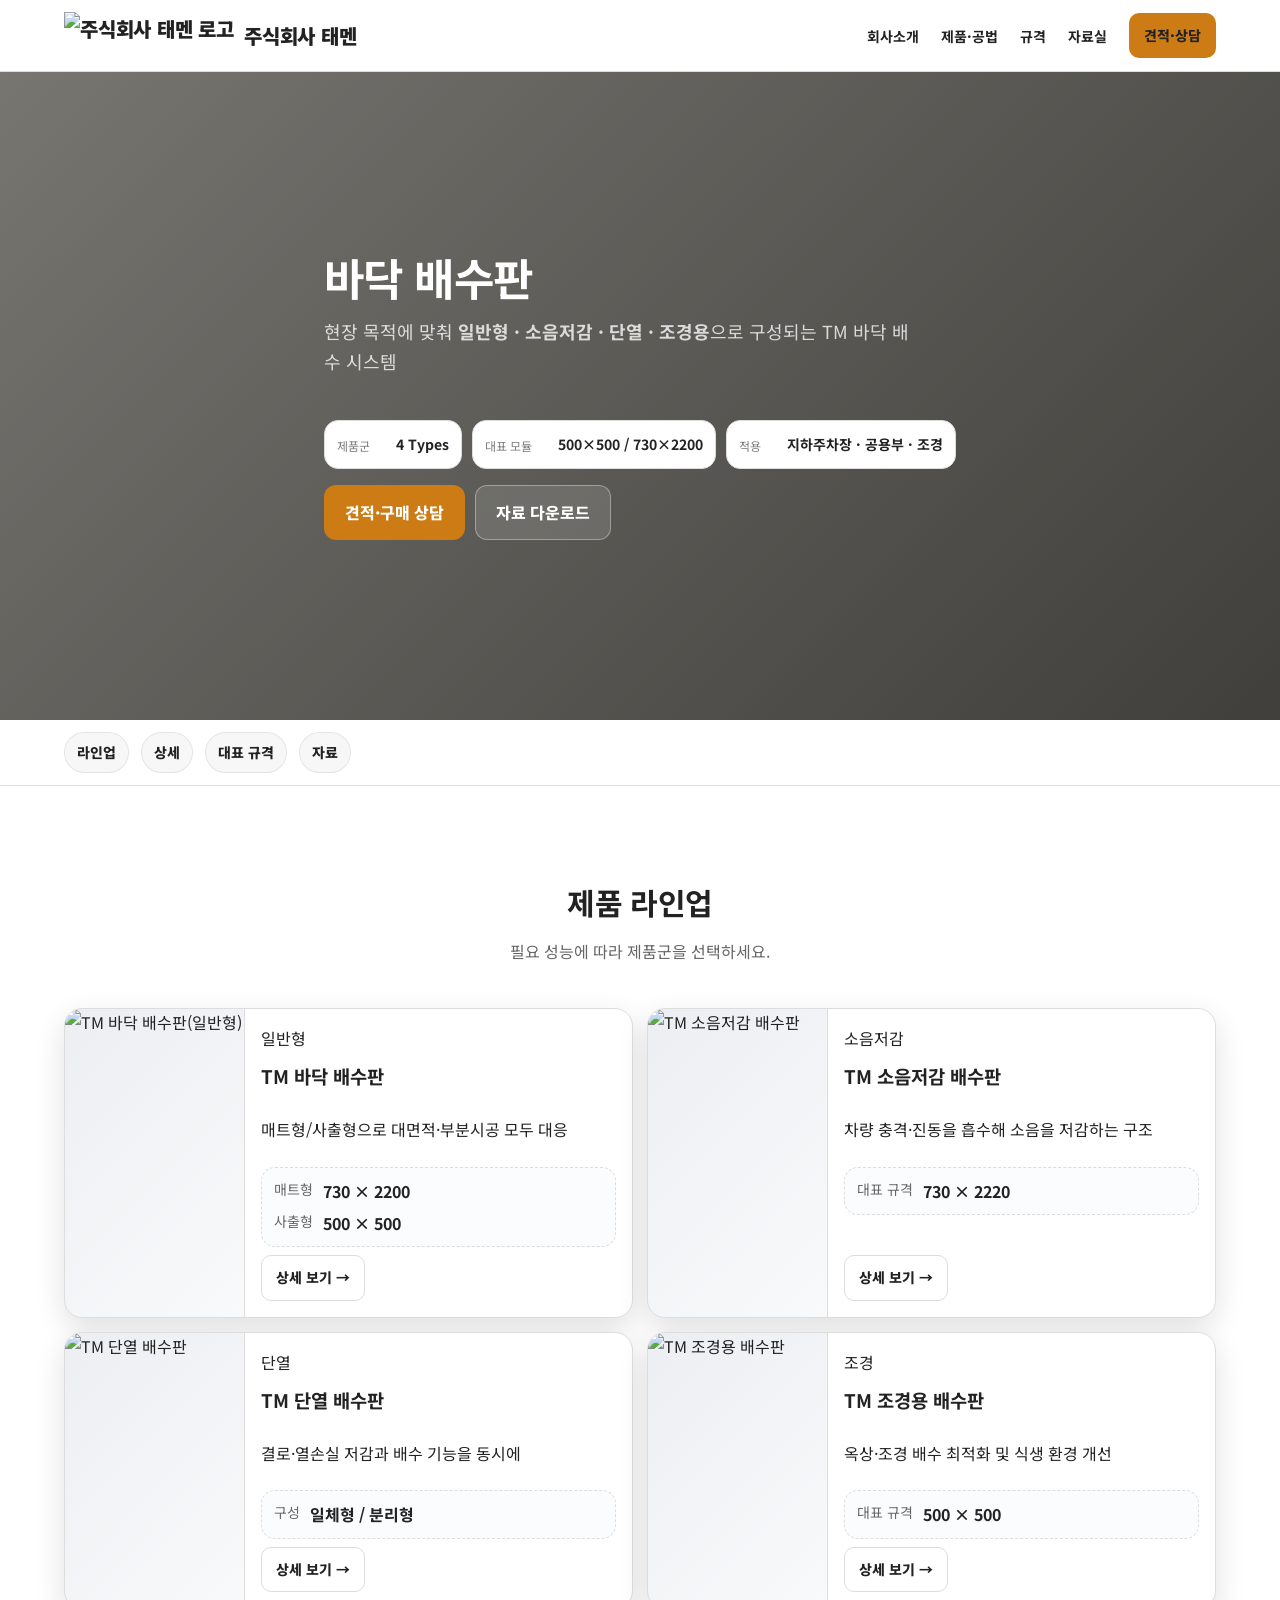
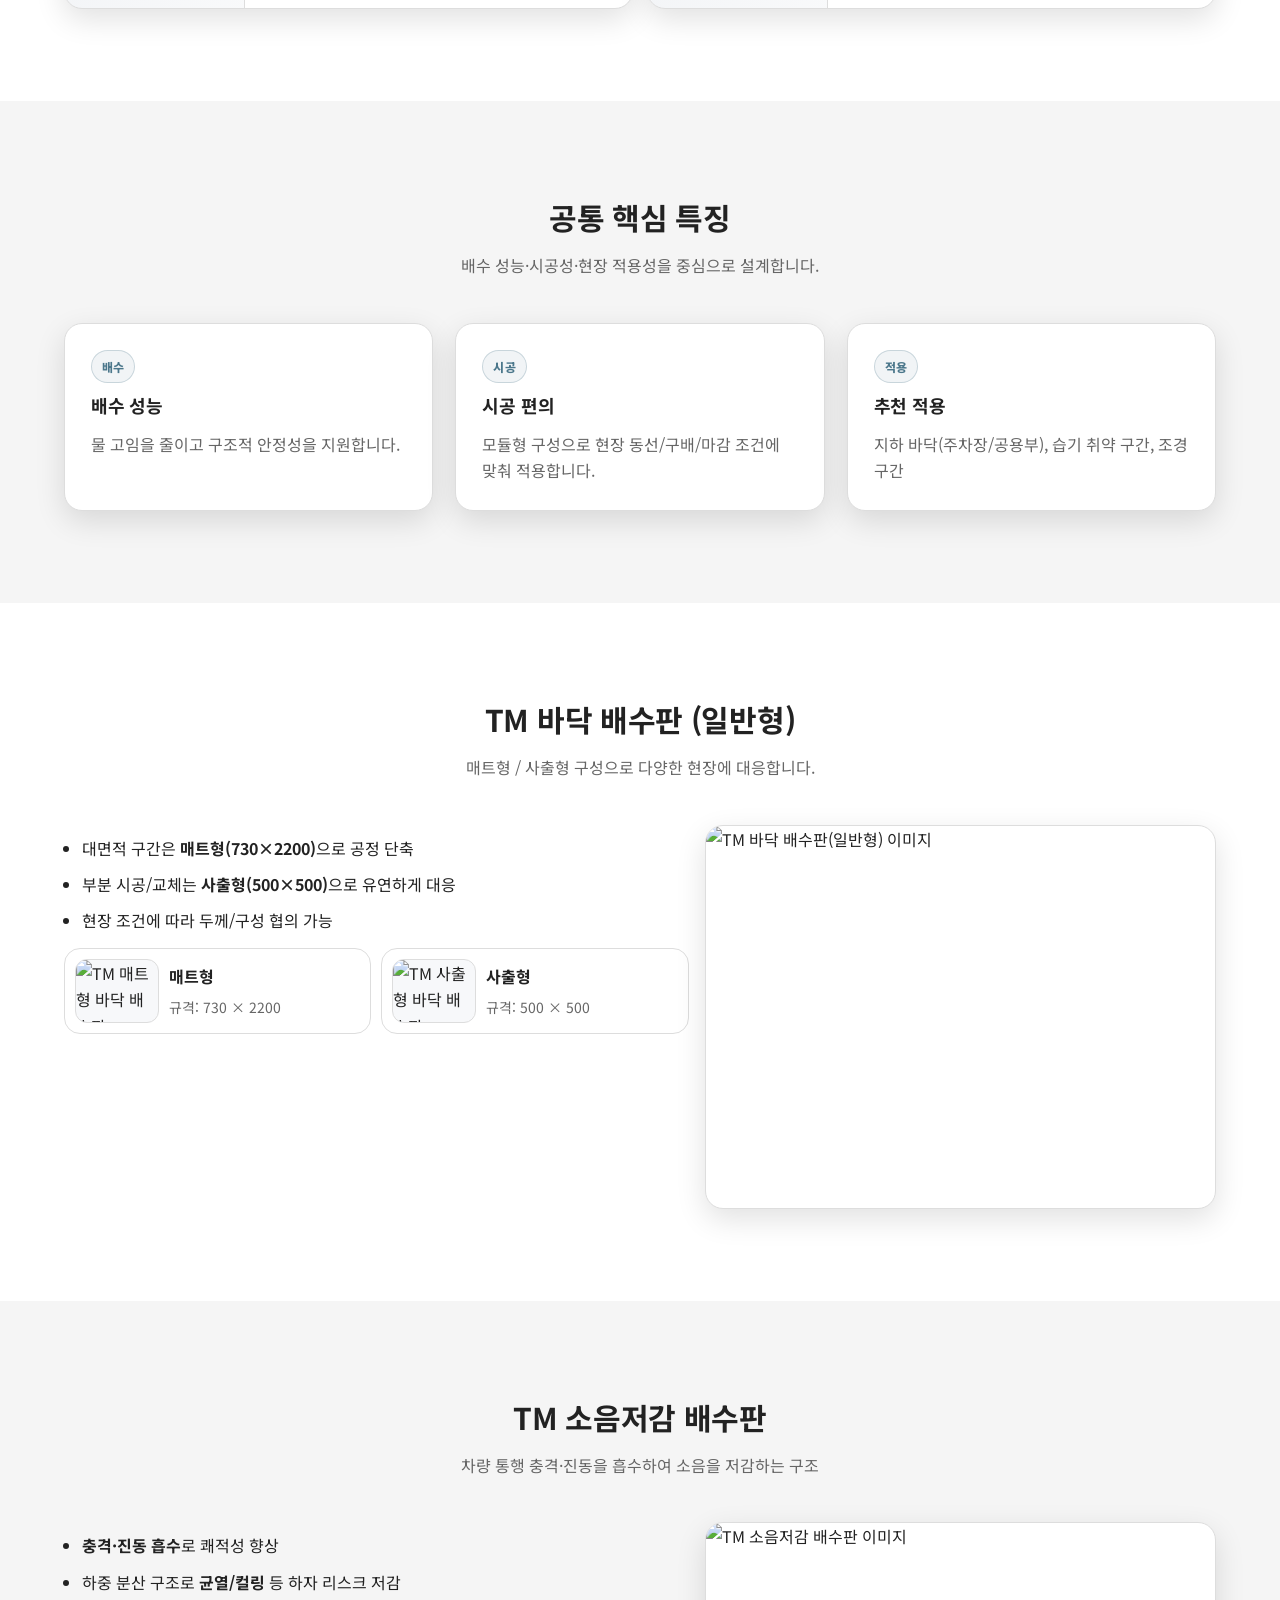
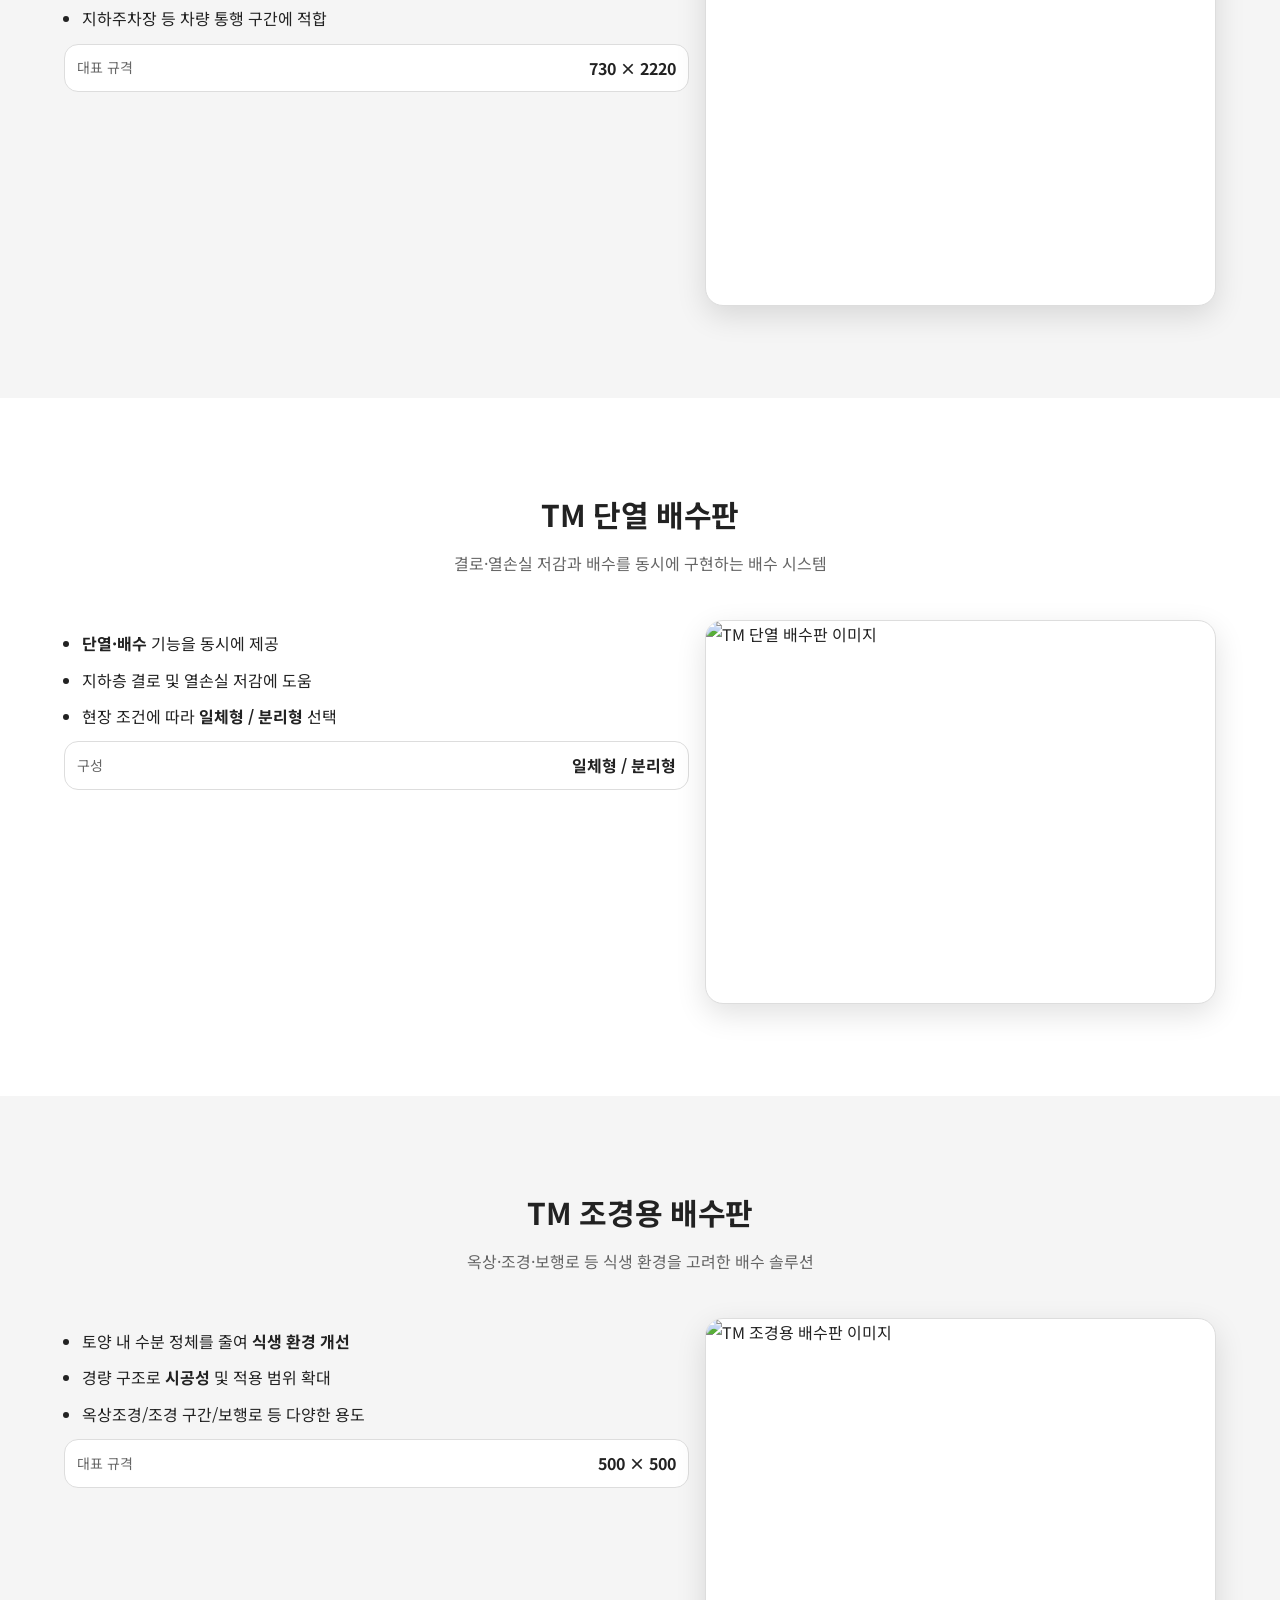
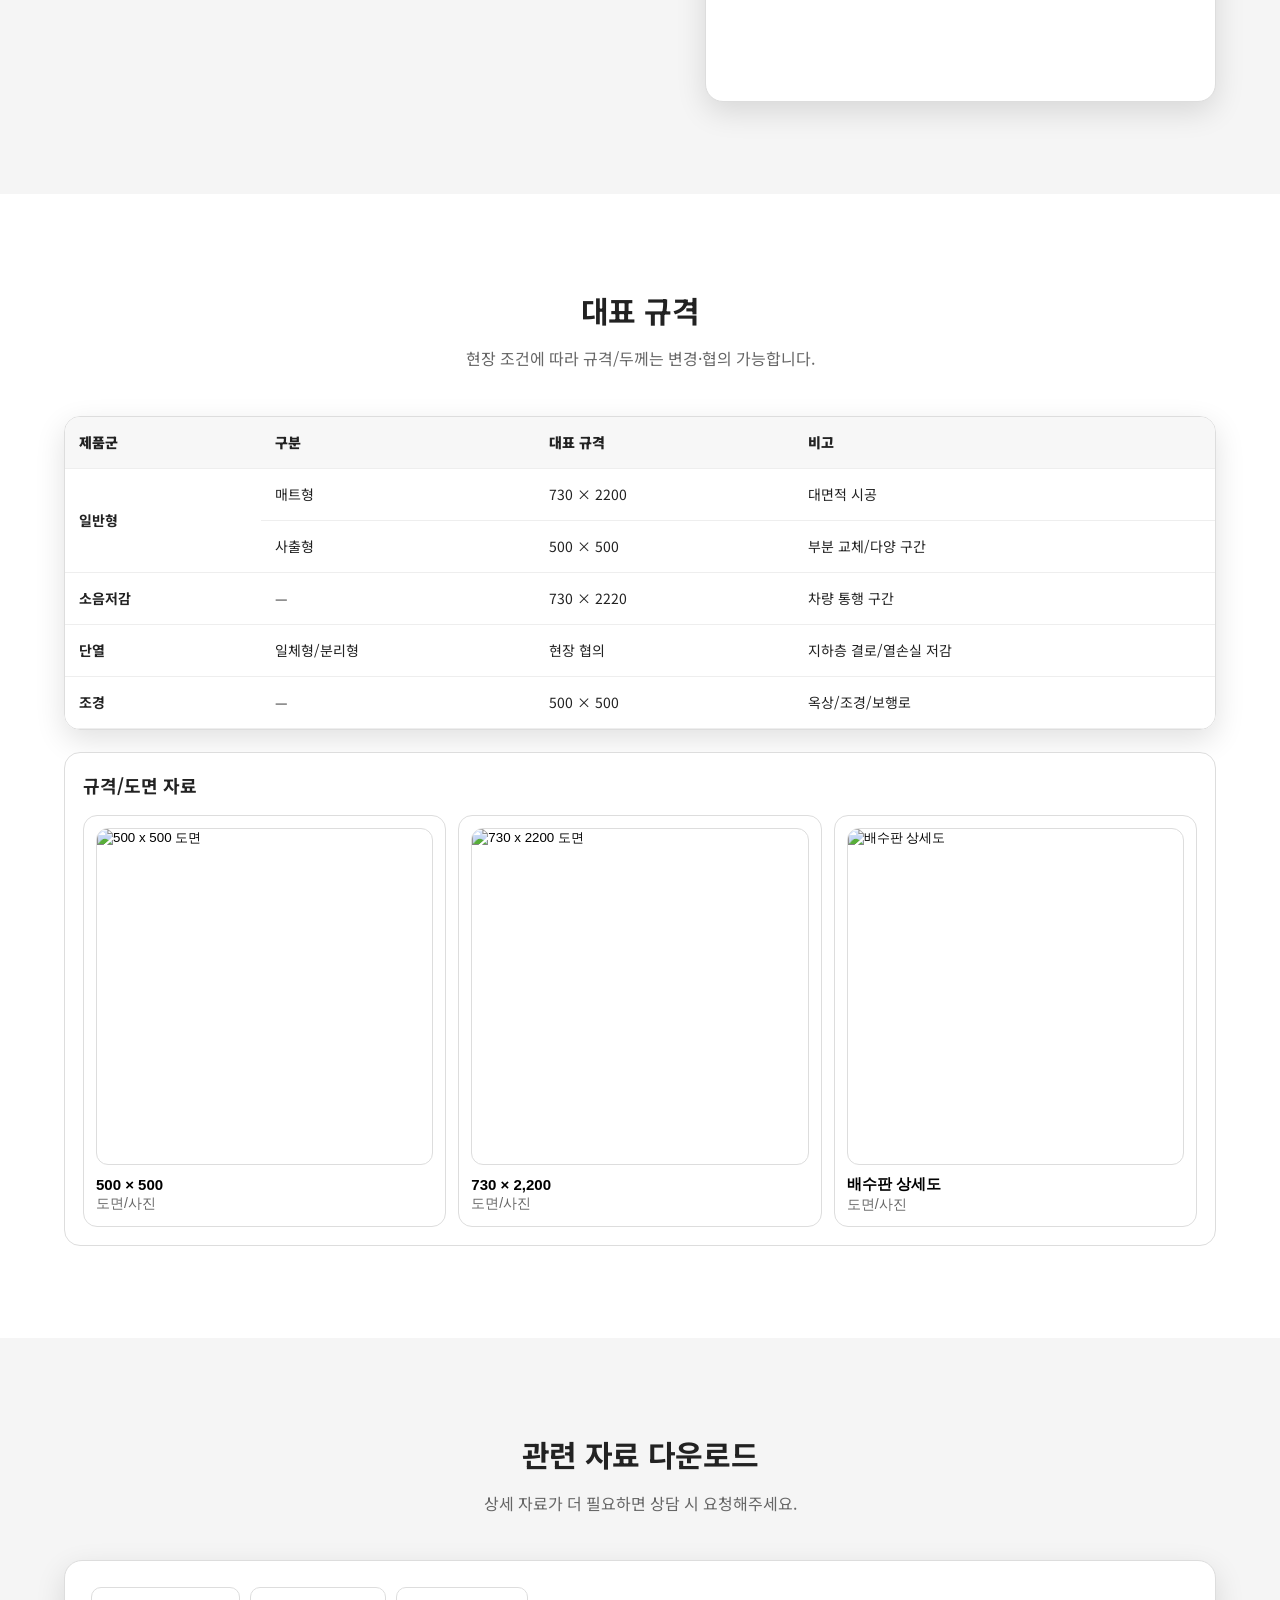
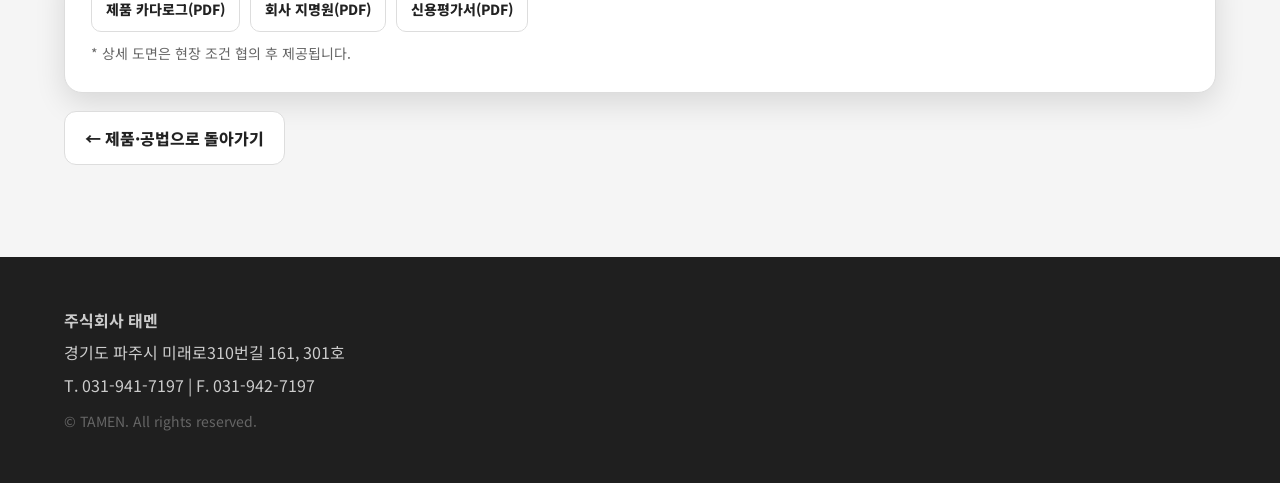
==== drainage.html @ 2aa5dfef "Add files via upload" ====
<!DOCTYPE html>
<html lang="ko" data-contact-email="tae-men@naver.com">

<head>
  <meta charset="UTF-8" />
  <meta name="viewport" content="width=device-width, initial-scale=1.0" />
  <title>바닥 배수판 | 주식회사 태멘</title>
  <meta name="description" content="TM 바닥 배수판(일반형/소음저감/단열/조경용) 라인업과 대표 규격을 확인하세요." />
  <link rel="preconnect" href="https://fonts.googleapis.com">
  <link rel="preconnect" href="https://fonts.gstatic.com" crossorigin>
  <link href="https://fonts.googleapis.com/css2?family=Noto+Sans+KR:wght@400;500;700;800;900&display=swap"
    rel="stylesheet">
  <link rel="stylesheet" href="styles.css" />
</head>

<body>

  <header>
    <div class="container nav" aria-label="상단 메뉴">
      <div class="brand">
        <img src="assets/logo.jpg" alt="주식회사 태멘 로고" class="logo-img" />
        <a href="index.html#top">주식회사 태멘</a>
      </div>

      <button class="menuBtn" id="menuBtn" aria-expanded="false" aria-controls="mobileMenu">☰ 메뉴</button>

      <ul aria-label="메인 메뉴">
        <li><a href="index.html#company">회사소개</a></li>
        <li><a href="index.html#solutions">제품·공법</a></li>
        <li><a href="index.html#spec">규격</a></li>
        <li><a href="index.html#resources">자료실</a></li>
        <li><a class="btn small" href="index.html#consult">견적·상담</a></li>
      </ul>
    </div>
  </header>

  <div class="mobileMenu" id="mobileMenu">
    <a href="index.html#company">회사소개</a>
    <a href="index.html#solutions">제품·공법</a>
    <a href="index.html#spec">규격</a>
    <a href="index.html#resources">자료실</a>
    <a href="index.html#consult">견적·상담</a>
  </div>

  <main>
    <!-- HERO (텍스트 전용) -->
    <section class="page-title-bar" aria-label="바닥 배수판 헤더">
      <div class="container">
        <h1>바닥 배수판</h1>
        <p>현장 목적에 맞춰 <b>일반형 · 소음저감 · 단열 · 조경용</b>으로 구성되는 TM 바닥 배수 시스템</p>

        <div class="kpiRow" aria-label="핵심 요약" style="margin-top:18px;">
          <div class="kpi">
            <span class="kpiLabel">제품군</span>
            <strong class="kpiVal">4 Types</strong>
          </div>
          <div class="kpi">
            <span class="kpiLabel">대표 모듈</span>
            <strong class="kpiVal">500×500 / 730×2200</strong>
          </div>
          <div class="kpi">
            <span class="kpiLabel">적용</span>
            <strong class="kpiVal">지하주차장 · 공용부 · 조경</strong>
          </div>
        </div>

        <div class="ctaRow" style="margin-top:16px;">
          <a class="btn" href="index.html#consult">견적·구매 상담</a>
          <a class="btn secondary" href="#downloads">자료 다운로드</a>
        </div>
      </div>
    </section>

    <!-- Sticky Subnav (간결) -->
    <nav class="subnav" aria-label="바닥 배수판 하위 메뉴">
      <div class="container subnavInner">
        <a href="#lineup">라인업</a>
        <a href="#standard">상세</a>
        <a href="#spec">대표 규격</a>
        <a href="#downloads">자료</a>
      </div>
    </nav>

    <!-- 2x2 라인업 그리드 -->
    <section id="lineup" aria-label="제품 라인업">
      <div class="container">
        <div class="section-title">
          <h2>제품 라인업</h2>
          <p>필요 성능에 따라 제품군을 선택하세요.</p>
        </div>

        <div class="lineupGrid" role="list">
          <article class="lineupCard" role="listitem">
            <div class="lineupThumb">
              <img src="assets/products/injection.png" alt="TM 바닥 배수판(일반형)" loading="lazy">
            </div>
            <div class="lineupBody">
              <div class="badge">일반형</div>
              <h3>TM 바닥 배수판</h3>
              <p class="one">매트형/사출형으로 대면적·부분시공 모두 대응</p>
              <div class="lineupSpec">
                <span class="muted">매트형</span><b>730 × 2200</b>
                <span class="muted">사출형</span><b>500 × 500</b>
              </div>
              <a class="btn secondary small" href="#standard">상세 보기 →</a>
            </div>
          </article>

          <article class="lineupCard" role="listitem">
            <div class="lineupThumb">
              <img src="assets/products/acoustic.jpg" alt="TM 소음저감 배수판" loading="lazy">
            </div>
            <div class="lineupBody">
              <div class="badge">소음저감</div>
              <h3>TM 소음저감 배수판</h3>
              <p class="one">차량 충격·진동을 흡수해 소음을 저감하는 구조</p>
              <div class="lineupSpec">
                <span class="muted">대표 규격</span><b>730 × 2220</b>
              </div>
              <a class="btn secondary small" href="#acoustic">상세 보기 →</a>
            </div>
          </article>

          <article class="lineupCard" role="listitem">
            <div class="lineupThumb">
              <img src="assets/products/thermal.png" alt="TM 단열 배수판" loading="lazy">
            </div>
            <div class="lineupBody">
              <div class="badge">단열</div>
              <h3>TM 단열 배수판</h3>
              <p class="one">결로·열손실 저감과 배수 기능을 동시에</p>
              <div class="lineupSpec">
                <span class="muted">구성</span><b>일체형 / 분리형</b>
              </div>
              <a class="btn secondary small" href="#thermal">상세 보기 →</a>
            </div>
          </article>

          <article class="lineupCard" role="listitem">
            <div class="lineupThumb">
              <img src="assets/products/landscape.png" alt="TM 조경용 배수판" loading="lazy">
            </div>
            <div class="lineupBody">
              <div class="badge">조경</div>
              <h3>TM 조경용 배수판</h3>
              <p class="one">옥상·조경 배수 최적화 및 식생 환경 개선</p>
              <div class="lineupSpec">
                <span class="muted">대표 규격</span><b>500 × 500</b>
              </div>
              <a class="btn secondary small" href="#landscape">상세 보기 →</a>
            </div>
          </article>
        </div>
      </div>
    </section>

    <!-- 공통 특징 (짧고 정돈) -->
    <section class="bg" aria-label="공통 핵심 특징">
      <div class="container">
        <div class="section-title">
          <h2>공통 핵심 특징</h2>
          <p>배수 성능·시공성·현장 적용성을 중심으로 설계합니다.</p>
        </div>
        <div class="grid">
          <div class="card">
            <span class="tag tech">배수</span>
            <h3>배수 성능</h3>
            <p>물 고임을 줄이고 구조적 안정성을 지원합니다.</p>
          </div>
          <div class="card">
            <span class="tag tech">시공</span>
            <h3>시공 편의</h3>
            <p>모듈형 구성으로 현장 동선/구배/마감 조건에 맞춰 적용합니다.</p>
          </div>
          <div class="card">
            <span class="tag tech">적용</span>
            <h3>추천 적용</h3>
            <p class="muted featureText">지하 바닥(주차장/공용부), 습기 취약 구간, 조경 구간</p>
          </div>
        </div>
      </div>
    </section>

    <!-- 상세: 사용자 요청 순서 그대로 -->
    <section id="standard" aria-label="TM 바닥 배수판(일반형) 상세">
      <div class="container">
        <div class="section-title">
          <h2>TM 바닥 배수판 (일반형)</h2>
          <p>매트형 / 사출형 구성으로 다양한 현장에 대응합니다.</p>
        </div>

        <div class="twoCol">
          <div>
            <ul class="bullets">
              <li>대면적 구간은 <b>매트형(730×2200)</b>으로 공정 단축</li>
              <li>부분 시공/교체는 <b>사출형(500×500)</b>으로 유연하게 대응</li>
              <li>현장 조건에 따라 두께/구성 협의 가능</li>
            </ul>

            <div class="miniGrid" aria-label="일반형 구성">
              <div class="miniCard">
                <img src="assets/products/mat.png" alt="TM 매트형 바닥 배수판" loading="lazy" />
                <div>
                  <b>매트형</b>
                  <p class="muted" style="margin:6px 0 0;">규격: 730 × 2200</p>
                </div>
              </div>
              <div class="miniCard">
                <img src="assets/products/injection.png" alt="TM 사출형 바닥 배수판" loading="lazy" />
                <div>
                  <b>사출형</b>
                  <p class="muted" style="margin:6px 0 0;">규격: 500 × 500</p>
                </div>
              </div>
            </div>
          </div>

          <div class="mediaCard">
            <img src="assets/products/injection.png" alt="TM 바닥 배수판(일반형) 이미지" loading="lazy" />
          </div>
        </div>
      </div>
    </section>

    <section id="acoustic" class="bg" aria-label="TM 소음저감 배수판 상세">
      <div class="container">
        <div class="section-title">
          <h2>TM 소음저감 배수판</h2>
          <p>차량 통행 충격·진동을 흡수하여 소음을 저감하는 구조</p>
        </div>

        <div class="twoCol">
          <div>
            <ul class="bullets">
              <li><b>충격·진동 흡수</b>로 쾌적성 향상</li>
              <li>하중 분산 구조로 <b>균열/컬링</b> 등 하자 리스크 저감</li>
              <li>지하주차장 등 차량 통행 구간에 적합</li>
            </ul>
            <div class="infoBar">
              <span class="muted">대표 규격</span>
              <b>730 × 2220</b>
            </div>
          </div>
          <div class="mediaCard">
            <img src="assets/products/acoustic.jpg" alt="TM 소음저감 배수판 이미지" loading="lazy" />
          </div>
        </div>
      </div>
    </section>

    <section id="thermal" aria-label="TM 단열 배수판 상세">
      <div class="container">
        <div class="section-title">
          <h2>TM 단열 배수판</h2>
          <p>결로·열손실 저감과 배수를 동시에 구현하는 배수 시스템</p>
        </div>

        <div class="twoCol">
          <div>
            <ul class="bullets">
              <li><b>단열·배수</b> 기능을 동시에 제공</li>
              <li>지하층 결로 및 열손실 저감에 도움</li>
              <li>현장 조건에 따라 <b>일체형 / 분리형</b> 선택</li>
            </ul>
            <div class="infoBar">
              <span class="muted">구성</span>
              <b>일체형 / 분리형</b>
            </div>
          </div>
          <div class="mediaCard">
            <img src="assets/products/thermal.png" alt="TM 단열 배수판 이미지" loading="lazy" />
          </div>
        </div>
      </div>
    </section>

    <section id="landscape" class="bg" aria-label="TM 조경용 배수판 상세">
      <div class="container">
        <div class="section-title">
          <h2>TM 조경용 배수판</h2>
          <p>옥상·조경·보행로 등 식생 환경을 고려한 배수 솔루션</p>
        </div>

        <div class="twoCol">
          <div>
            <ul class="bullets">
              <li>토양 내 수분 정체를 줄여 <b>식생 환경 개선</b></li>
              <li>경량 구조로 <b>시공성</b> 및 적용 범위 확대</li>
              <li>옥상조경/조경 구간/보행로 등 다양한 용도</li>
            </ul>
            <div class="infoBar">
              <span class="muted">대표 규격</span>
              <b>500 × 500</b>
            </div>
          </div>
          <div class="mediaCard">
            <img src="assets/products/landscape.png" alt="TM 조경용 배수판 이미지" loading="lazy" />
          </div>
        </div>
      </div>
    </section>

    <!-- 대표 규격 (한 번에 정리) -->
    <section id="spec" aria-label="대표 규격">
      <div class="container">
        <div class="section-title">
          <h2>대표 규격</h2>
          <p>현장 조건에 따라 규격/두께는 변경·협의 가능합니다.</p>
        </div>

        <div class="tableWrap" role="region" aria-label="바닥 배수판 대표 규격 표">
          <table>
            <thead>
              <tr>
                <th>제품군</th>
                <th>구분</th>
                <th>대표 규격</th>
                <th>비고</th>
              </tr>
            </thead>
            <tbody>
              <tr>
                <td rowspan="2"><b>일반형</b></td>
                <td>매트형</td>
                <td>730 × 2200</td>
                <td>대면적 시공</td>
              </tr>
              <tr>
                <td>사출형</td>
                <td>500 × 500</td>
                <td>부분 교체/다양 구간</td>
              </tr>
              <tr>
                <td><b>소음저감</b></td>
                <td>—</td>
                <td>730 × 2220</td>
                <td>차량 통행 구간</td>
              </tr>
              <tr>
                <td><b>단열</b></td>
                <td>일체형/분리형</td>
                <td>현장 협의</td>
                <td>지하층 결로/열손실 저감</td>
              </tr>
              <tr>
                <td><b>조경</b></td>
                <td>—</td>
                <td>500 × 500</td>
                <td>옥상/조경/보행로</td>
              </tr>
            </tbody>
          </table>
        </div>

        <!-- 기존 도면 모달은 기능 유지: 버튼만 간결화 -->
        <div class="specLibrary" style="margin-top:22px;">
          <div class="specLibraryTitle">
            <h3>규격/도면 자료</h3>
          </div>
          <div class="specCards">
            <button class="specCard" type="button" data-spec-set="spec500" aria-label="500 × 500 규격/도면 팝업 열기">
              <div class="specThumb">
                <img src="assets/spec-500-1.png" alt="500 x 500 도면">
              </div>
              <div class="specMeta">
                <b>500 × 500</b>
                <span class="muted">도면/사진</span>
              </div>
            </button>
            <button class="specCard" type="button" data-spec-set="spec730" aria-label="730 × 2,200 규격/도면 팝업 열기">
              <div class="specThumb">
                <img src="assets/spec-730-1.jpg" alt="730 x 2200 도면">
              </div>
              <div class="specMeta">
                <b>730 × 2,200</b>
                <span class="muted">도면/사진</span>
              </div>
            </button>
            <button class="specCard" type="button" data-spec-set="specDetail" aria-label="배수판 상세도 팝업 열기">
              <div class="specThumb">
                <img src="assets/spec-detail-1.png" alt="배수판 상세도">
              </div>
              <div class="specMeta">
                <b>배수판 상세도</b>
                <span class="muted">도면/사진</span>
              </div>
            </button>
          </div>
        </div>
      </div>
    </section>

    <!-- 자료 다운로드: 맨 아래로 정리 -->
    <section id="downloads" aria-label="관련 자료 다운로드" class="bg">
      <div class="container">
        <div class="section-title">
          <h2>관련 자료 다운로드</h2>
          <p>상세 자료가 더 필요하면 상담 시 요청해주세요.</p>
        </div>

        <div class="card">
          <div class="downloadGrid">
            <a class="btn small secondary" href="assets/catalog.pdf" download>제품 카다로그(PDF)</a>
            <a class="btn small secondary" href="assets/company-profile.pdf" download>회사 지명원(PDF)</a>
            <a class="btn small secondary" href="assets/credit-report.pdf" download>신용평가서(PDF)</a>
          </div>
          <p class="muted" style="margin-top:10px;">* 상세 도면은 현장 조건 협의 후 제공됩니다.</p>
        </div>

        <div style="margin-top:18px;">
          <a class="btn secondary" href="index.html#solutions">← 제품·공법으로 돌아가기</a>
        </div>
      </div>
    </section>
  </main>

  <footer>
    <div class="container">
      <p><strong>주식회사 태멘</strong></p>
      <p>경기도 파주시 미래로310번길 161, 301호</p>
      <p>T. 031-941-7197 | F. 031-942-7197</p>
      <p class="muted" style="margin-top:12px;">© TAMEN. All rights reserved.</p>
    </div>
  </footer>

  <!-- SPEC MODAL (슬라이드): 기존 기능 유지 -->
  <div class="modal" id="specModal" aria-hidden="true">
    <div class="modalPanel" role="dialog" aria-modal="true" aria-label="규격/도면 자료 팝업">
      <button class="modalClose" id="specModalClose" type="button" aria-label="닫기">×</button>

      <div class="modalHeader">
        <h3 id="specModalTitle">규격/도면 자료</h3>
      </div>

      <div class="slider">
        <button class="sliderBtn prev" id="specPrev" type="button" aria-label="이전">‹</button>
        <div class="sliderStage">
          <img id="specSlideImg" src="" alt="" />
        </div>
        <button class="sliderBtn next" id="specNext" type="button" aria-label="다음">›</button>
      </div>

      <div class="sliderDots" id="specDots" aria-label="슬라이드 페이지네이션"></div>
    </div>
  </div>

  <script src="main.js"></script>
</body>

</html>
---- styles.css ----
:root {
  --eco: #72872E;
  --cta: #CD7B15;
  --fire: #BB4848;
  --tech: #4B778B;
  --bg: #F5F5F5;
  --dark: #1f1f1f;
  --text: #222;
  --muted: #666;
  --line: #ddd;
  --max: 1200px;
  --headerH: 72px;
  --radius: 18px;
  --shadow: 0 10px 30px rgba(0, 0, 0, .12);
}

* {
  box-sizing: border-box
}

html {
  scroll-behavior: smooth;
  scroll-padding-top: calc(var(--headerH) + 12px);
}

body {
  margin: 0;
  font-family: 'Noto Sans KR', system-ui, -apple-system, Segoe UI, Roboto, sans-serif;
  background: #fff;
  color: var(--text);
  line-height: 1.65;
}

a {
  color: inherit
}

.container {
  max-width: var(--max);
  margin: auto;
  padding: 0 24px;
}

section {
  padding: 92px 0;
}

section[id] {
  scroll-margin-top: calc(var(--headerH) + 14px);
}

.section-title {
  text-align: center;
  margin-bottom: 44px;
}

.section-title h2 {
  margin: 0 0 10px;
  font-size: 30px;
  letter-spacing: -.3px;
}

.section-title p {
  margin: 0;
  color: var(--muted);
}

.grid {
  display: grid;
  grid-template-columns: repeat(auto-fit, minmax(280px, 1fr));
  gap: 22px;
}

.card {
  border: 1px solid var(--line);
  padding: 26px;
  background: #fff;
  border-radius: var(--radius);
  box-shadow: var(--shadow);
  overflow: hidden;
}

/* TM 바닥배수판(일반형) - 매트형/사출형 카드 상단 이미지 */
.product-sub-img {
  width: 100%;
  height: 180px;
  object-fit: cover;
  display: block;
  border-radius: 14px;
  margin-bottom: 16px;
  border: 1px solid rgba(0, 0, 0, .06);
  background: #fff;
}

.card h3 {
  margin: 8px 0 10px;
  font-size: 18px;
  letter-spacing: -.2px;
}

.card p {
  margin: 0;
  color: var(--muted);
}

.tag {
  font-size: 12px;
  font-weight: 800;
  letter-spacing: .2px;
  padding: 6px 10px;
  border-radius: 999px;
  display: inline-block;
  border: 1px solid rgba(0, 0, 0, .08);
  background: rgba(0, 0, 0, .03);
}

.tag.fire {
  color: var(--fire);
  border-color: rgba(187, 72, 72, .25);
  background: rgba(187, 72, 72, .08);
}

.tag.eco {
  color: var(--eco);
  border-color: rgba(114, 135, 46, .25);
  background: rgba(114, 135, 46, .08);
}

.tag.tech {
  color: var(--tech);
  border-color: rgba(75, 119, 139, .25);
  background: rgba(75, 119, 139, .08);
}

.btn {
  display: inline-flex;
  align-items: center;
  justify-content: center;
  gap: 10px;
  background: var(--cta);
  color: #fff;
  padding: 13px 20px;
  text-decoration: none;
  font-weight: 800;
  border-radius: 12px;
  border: 1px solid transparent;
  transition: .15s ease;
  cursor: pointer;
}

.btn:hover {
  transform: translateY(-1px);
  filter: brightness(.98);
}

.btn.secondary {
  background: #fff;
  color: var(--text);
  border-color: var(--line);
}

.btn.small {
  padding: 10px 14px;
  border-radius: 10px;
  font-weight: 800;
  font-size: 14px;
}

.muted {
  color: var(--muted);
  font-size: 14px;
}

/* 공통 핵심 특징 - '추천 적용' 문장만 글씨 크기 통일 */
.featureText {
  font-size: 16px;
}

.hr {
  height: 1px;
  background: var(--line);
  margin: 18px 0;
  border: 0;
}

header {
  position: fixed;
  top: 0;
  width: 100%;
  background: rgba(255, 255, 255, .95);
  border-bottom: 1px solid var(--line);
  z-index: 1000;
  height: var(--headerH);
  display: flex;
  align-items: center;
  backdrop-filter: blur(12px);
}

.nav {
  display: flex;
  justify-content: space-between;
  align-items: center;
  width: 100%;
}

.brand {
  display: flex;
  align-items: center;
  gap: 10px;
  font-weight: 900;
  letter-spacing: -.2px;
  font-size: 20px;
}

.brand .logo {
  width: 34px;
  height: 34px;
  border-radius: 10px;
  background: linear-gradient(135deg, var(--tech), var(--eco));
}

.brand a {
  text-decoration: none;
}

.nav ul {
  list-style: none;
  display: flex;
  gap: 22px;
  margin: 0;
  padding: 0;
  align-items: center;
}

.nav ul a {
  text-decoration: none;
  color: var(--text);
  font-weight: 700;
  font-size: 14px;
}

.nav ul a:hover {
  color: #000;
}

.menuBtn {
  display: none;
  border: 1px solid var(--line);
  background: #fff;
  border-radius: 12px;
  padding: 10px 12px;
  font-weight: 900;
  cursor: pointer;
}

.mobileMenu {
  display: none;
  border-top: 1px solid var(--line);
  background: #fff;
}

.mobileMenu a {
  display: block;
  padding: 14px 24px;
  border-bottom: 1px solid #eee;
  text-decoration: none;
  font-weight: 800;
}

.hero {
  margin-top: var(--headerH);
  min-height: 560px;
  height: 72vh;
  background: var(--hero-bg, url('assets/hero-1.jpg')) center/cover no-repeat;
  position: relative;
  display: flex;
  align-items: center;
}

.hero::before {
  content: "";
  position: absolute;
  inset: 0;
  background: linear-gradient(90deg,
    rgba(120, 118, 112, 0.62),
    rgba(120, 118, 112, 0.38));
  pointer-events: none;
}

.hero-inner {
  position: relative;
  color: #fff;
  max-width: var(--max);
  margin: auto;
  padding: 0 24px;
}

.hero h1 {
  margin: 0 0 14px;
  font-size: 44px;
  letter-spacing: -.6px;
  line-height: 1.15;
}

.hero p {
  margin: 0 0 26px;
  max-width: 60ch;
  font-size: 18px;
  opacity: .95;
}

.hero .ctaRow {
  display: flex;
  gap: 10px;
  flex-wrap: wrap
}

/* ===== 상세 페이지 타이틀 바 (히어로 이미지 없음, 동일 크기) ===== */
.page-title-bar {
  margin-top: var(--headerH);
  min-height: 560px;
  height: 72vh;
  display: flex;
  align-items: center;
  background: var(--page-hero-bg, linear-gradient(135deg, #6f6d67 0%, #5f5d58 50%, #4e4d49 100%));
  position: relative;
  overflow: hidden;
}

.page-title-bar::before {
  content: "";
  position: absolute;
  inset: 0;
  background: linear-gradient(135deg, rgba(255,255,255,0.06) 0%, rgba(0,0,0,0.18) 100%);
  pointer-events: none;
}

.page-title-bar .container {
  position: relative;
  z-index: 1;
}

.page-title-bar h1 {
  margin: 0 0 14px;
  font-size: 44px;
  letter-spacing: -.6px;
  line-height: 1.15;
  color: #fff;
}

.page-title-bar p {
  margin: 0 0 26px;
  font-size: 18px;
  color: rgba(255, 255, 255, 0.78);
  max-width: 60ch;
}

.page-title-bar .ctaRow {
  display: flex;
  gap: 10px;
  flex-wrap: wrap;
}

.page-title-bar .btn.secondary {
  background: rgba(255, 255, 255, 0.12);
  color: #fff;
  border-color: rgba(255, 255, 255, 0.35);
}

.page-title-bar .btn.secondary:hover {
  background: rgba(255, 255, 255, 0.2);
}

@media (max-width: 860px) {
  .page-title-bar {
    min-height: 500px;
  }

  .page-title-bar h1 {
    font-size: 30px;
  }

  .page-title-bar p {
    font-size: 15px;
  }
}

.hero .pillRow {
  margin-top: 18px;
  display: flex;
  gap: 10px;
  flex-wrap: wrap;
}

.hero .pill {
  font-size: 12px;
  font-weight: 800;
  padding: 8px 10px;
  border-radius: 999px;
  border: 1px solid rgba(255, 255, 255, .22);
  background: rgba(255, 255, 255, .10);
  color: rgba(255, 255, 255, .92);
}

.kpi {
  display: grid;
  grid-template-columns: repeat(4, 1fr);
  gap: 14px;
  margin-top: 18px;
}

.kpi .item {
  border: 1px solid rgba(255, 255, 255, .18);
  background: rgba(255, 255, 255, .08);
  border-radius: 16px;
  padding: 14px;
  color: #fff;
}

.kpi b {
  display: block;
  font-size: 18px
}

.kpi span {
  display: block;
  font-size: 12px;
  opacity: .85;
  margin-top: 3px
}

.tableWrap {
  overflow: auto;
  border-radius: 16px;
  border: 1px solid var(--line);
  box-shadow: var(--shadow);
}

table {
  width: 100%;
  border-collapse: collapse;
  min-width: 720px;
  background: #fff;
}

th,
td {
  padding: 14px 14px;
  border-bottom: 1px solid #eee;
  text-align: left;
  font-size: 14px;
}

th {
  background: rgba(0, 0, 0, .03);
  font-weight: 900;
}

tbody tr:hover {
  background: rgba(0, 0, 0, .02);
}

.split {
  display: grid;
  grid-template-columns: 1.1fr .9fr;
  gap: 22px;
  /* 카드 높이 통일(About 기준) */
  align-items: stretch;
}

/* split 내부 카드가 동일 높이로 늘어나도록 */
.split > .card {
  height: 100%;
}

.note {
  padding: 18px;
  border-radius: 16px;
  border: 1px dashed rgba(75, 119, 139, .35);
  background: rgba(75, 119, 139, .06);
}

.note b {
  display: block;
  margin-bottom: 6px
}

.badges {
  display: flex;
  gap: 10px;
  flex-wrap: wrap;
  margin-top: 10px
}

form {
  display: grid;
  gap: 10px;
  max-width: 760px;
  margin: 20px auto 0;
}

input,
textarea {
  width: 100%;
  padding: 12px 12px;
  border-radius: 12px;
  border: 1px solid var(--line);
  font-family: inherit;
  font-size: 15px;
}

textarea {
  min-height: 130px;
  resize: vertical;
}

footer {
  background: var(--dark);
  color: #ccc;
  padding: 44px 0;
}

footer p {
  margin: 6px 0;
}

footer a {
  color: #fff;
  opacity: .9
}

@media (max-width: 980px) {
  .split {
    grid-template-columns: 1fr;
  }

  .kpi {
    grid-template-columns: 1fr 1fr;
  }
}

@media (max-width: 860px) {
  .nav ul {
    display: none;
  }

  .menuBtn {
    display: inline-flex;
  }

  .hero {
    min-height: 500px;
  }

  .hero h1 {
    font-size: 34px;
  }
}


.logo-img {
  height: 48px;
  width: auto;
  object-fit: contain;
}

/* ===== HERO SLIDER ===== */
.hero {
  background-image: var(--hero-bg, url('assets/hero-1.jpg'));
}

/* ===== CONSTRUCTION GALLERY ===== */
.galleryGrid {
  display: grid;
  grid-template-columns: repeat(auto-fit, minmax(240px, 1fr));
  gap: 16px;
}

.galleryCard {
  border: 1px solid var(--line);
  background: #fff;
  border-radius: var(--radius);
  overflow: hidden;
  box-shadow: var(--shadow);
  cursor: pointer;
  transition: .15s ease;
}

.galleryCard:hover {
  transform: translateY(-2px);
}

.galleryImg {
  width: 100%;
  height: 180px;
  object-fit: cover;
  display: block;
}

.galleryBody {
  padding: 14px 16px;
}

.galleryBody b {
  display: block;
  font-size: 15px;
  margin-bottom: 4px;
}

.galleryBody span {
  color: var(--muted);
  font-size: 13px;
}

/* Lightbox */
.lightbox {
  position: fixed;
  inset: 0;
  display: none;
  align-items: center;
  justify-content: center;
  background: rgba(0, 0, 0, .75);
  z-index: 3000;
  padding: 24px;
}

.lightbox.open {
  display: flex;
}

.lightboxInner {
  max-width: min(1100px, 92vw);
  max-height: 88vh;
  width: 100%;
  position: relative;
}

.lightboxInner img {
  width: 100%;
  height: auto;
  max-height: 88vh;
  object-fit: contain;
  border-radius: 16px;
  background: #111;
}

.lightboxClose {
  position: absolute;
  top: -14px;
  right: -14px;
  width: 40px;
  height: 40px;
  border-radius: 999px;
  border: 1px solid rgba(255, 255, 255, .25);
  background: rgba(0, 0, 0, .55);
  color: #fff;
  font-weight: 900;
  cursor: pointer;
}


/* ===== Added for company facade & spec placeholders ===== */
.company-photo {
  margin: 18px 0 22px;
  padding: 14px;
  border: 1px dashed var(--line);
  border-radius: 14px;
  background: #fff;
}

.company-photo img {
  width: 100%;
  aspect-ratio: 16 / 9;
  object-fit: cover;
  display: block;
  border-radius: 12px;
}

.spec-images {
  margin-top: 22px;
  display: grid;
  gap: 18px;
}

.spec-group .h3 {
  margin: 0 0 10px;
  font-size: 16px;
}

.img-grid {
  display: grid;
  grid-template-columns: repeat(auto-fit, minmax(220px, 1fr));
  gap: 10px;
}

.img-grid img {
  width: 100%;
  height: auto;
  display: block;
  border-radius: 12px;
  border: 1px solid var(--line);
  background: #fff;
}



/* ===== SPEC LIBRARY (규격/도면 자료) ===== */
.specLibrary {
  margin-top: 18px;
  padding: 18px;
  border: 1px solid var(--line);
  border-radius: 16px;
  background: #fff;
}

.specLibraryTitle h3 {
  margin: 0;
  font-size: 18px;
}

.specLibraryTitle p {
  margin: 6px 0 0;
}

.specCards {
  margin-top: 14px;
  display: grid;
  grid-template-columns: repeat(auto-fit, minmax(220px, 1fr));
  gap: 12px;
  /* 도면 카드 높이 통일 */
  align-items: stretch;
}

.specCard {
  display: grid;
  gap: 10px;
  text-align: left;
  padding: 12px;
  border-radius: 14px;
  border: 1px solid var(--line);
  background: #fff;
  cursor: pointer;
  transition: transform .08s ease, box-shadow .08s ease;
  height: 100%;
}

.specCard:hover {
  transform: translateY(-1px);
  box-shadow: 0 10px 22px rgba(2, 6, 23, .08);
}

.specThumb {
  border-radius: 12px;
  overflow: hidden;
  border: 1px solid var(--line);
  background: #fff;
  /* 썸네일 영역을 정사각으로 고정해 카드 크기 통일 */
  aspect-ratio: 1 / 1;
}

.specThumb img {
  width: 100%;
  height: 100%;
  object-fit: cover;
  display: block;
}

.specMeta b {
  display: block;
  font-size: 15px;
}

.specMeta span {
  display: block;
  margin-top: 2px;
}

/* ===== MODAL + SLIDER (규격/도면 팝업) ===== */
.modal {
  position: fixed;
  inset: 0;
  background: rgba(2, 6, 23, .55);
  display: none;
  align-items: center;
  justify-content: center;
  padding: 18px;
  z-index: 2000;
}

.modal.open {
  display: flex;
}

.modalPanel {
  width: min(920px, 100%);
  background: #fff;
  border-radius: 18px;
  border: 1px solid var(--line);
  box-shadow: 0 20px 60px rgba(2, 6, 23, .25);
  padding: 18px;
  position: relative;
  /* Keep modal size consistent and prevent tall images from pushing it */
  max-height: 88vh;
  overflow: hidden;
  display: flex;
  flex-direction: column;
}

.modalClose {
  position: absolute;
  top: 10px;
  right: 12px;
  width: 40px;
  height: 40px;
  border-radius: 12px;
  border: 1px solid var(--line);
  background: #fff;
  font-size: 22px;
  cursor: pointer;
}

.modalHeader h3 {
  margin: 2px 0 0;
}

.modalHeader p {
  margin: 6px 0 0;
}

.slider {
  margin-top: 14px;
  display: grid;
  grid-template-columns: 46px 1fr 46px;
  gap: 10px;
  align-items: center;
  /* allow the image stage to shrink inside the fixed-height modal */
  min-height: 0;
}

.sliderStage,
.sliderFrame {
  border: 1px solid var(--line);
  border-radius: 14px;
  overflow: hidden;
  background: #fff;
  /* Fixed stage height so the modal doesn't jump per image */
  height: min(58vh, 560px);
  display: flex;
  align-items: center;
  justify-content: center;
}

.sliderStage img,
.sliderFrame img {
  /* Fit any aspect ratio safely inside the stage */
  max-width: 100%;
  max-height: 100%;
  width: auto;
  height: auto;
  object-fit: contain;
  display: block;
}

.sliderBtn {
  width: 46px;
  height: 46px;
  border-radius: 14px;
  border: 1px solid var(--line);
  background: #fff;
  cursor: pointer;
  font-size: 26px;
  line-height: 1;
}

.sliderDots {
  display: flex;
  gap: 8px;
  justify-content: center;
  margin-top: 12px;
  flex-wrap: wrap;
}


.sliderCaption{margin-top:10px;text-align:center;font-weight:700;color:var(--text);font-size:14px;}
.dot {
  width: 10px;
  height: 10px;
  border-radius: 999px;
  border: 1px solid rgba(2, 6, 23, .25);
  background: transparent;
  cursor: pointer;
}

.dot.active {
  background: rgba(2, 6, 23, .6);
}


/* ===== DRAINAGE (바닥 배수판) : 제품 카탈로그 레이아웃 ===== */
.bg {
  background: var(--bg);
}

.subnav {
  position: sticky;
  top: var(--headerH);
  z-index: 900;
  background: rgba(255, 255, 255, .92);
  border-bottom: 1px solid var(--line);
  backdrop-filter: blur(10px);
}

.subnavInner {
  display: flex;
  gap: 12px;
  align-items: center;
  overflow-x: auto;
  padding: 12px 24px;
  scrollbar-width: thin;
}

.subnavInner a {
  text-decoration: none;
  font-weight: 800;
  font-size: 14px;
  padding: 8px 12px;
  border-radius: 999px;
  border: 1px solid rgba(0, 0, 0, .08);
  background: rgba(0, 0, 0, .03);
  white-space: nowrap;
}

.product-grid {
  display: grid;
  grid-template-columns: repeat(4, minmax(0, 1fr));
  gap: 18px;
}

.product-card {
  border: 1px solid var(--line);
  background: #fff;
  border-radius: var(--radius);
  box-shadow: var(--shadow);
  padding: 18px;
  display: flex;
  flex-direction: column;
  gap: 12px;
}

.product-card h3 {
  margin: 0;
  font-size: 18px;
  letter-spacing: -.2px;
}

.product-card .thumb {
  width: 100%;
  aspect-ratio: 16 / 10;
  border-radius: 14px;
  overflow: hidden;
  border: 1px solid rgba(0, 0, 0, .08);
  background: #fff;
}

.product-card .thumb img {
  width: 100%;
  height: 100%;
  object-fit: cover;
  display: block;
}

.product-card .badge {
  width: max-content;
  font-size: 12px;
  font-weight: 900;
  letter-spacing: .2px;
  padding: 6px 10px;
  border-radius: 999px;
  color: var(--tech);
  border: 1px solid rgba(75, 119, 139, .25);
  background: rgba(75, 119, 139, .08);
}

.product-card .one {
  margin: 0;
  color: var(--muted);
  min-height: 40px;
}

.product-card .spec {
  border-top: 1px dashed rgba(0, 0, 0, .14);
  padding-top: 10px;
  display: flex;
  justify-content: space-between;
  align-items: flex-end;
  gap: 10px;
}

.product-card .spec.two {
  display: grid;
  grid-template-columns: 1fr 1fr;
  gap: 10px;
}

.product-card .spec-label {
  font-size: 12px;
  color: var(--muted);
  display: block;
}

.product-card .spec-val {
  font-size: 16px;
}

.product-card .tags {
  display: flex;
  gap: 6px;
  flex-wrap: wrap;
}

.product-card .tags span {
  font-size: 12px;
  padding: 6px 10px;
  border-radius: 999px;
  border: 1px solid rgba(0, 0, 0, .08);
  background: rgba(0, 0, 0, .03);
}

.detailGrid {
  display: grid;
  grid-template-columns: 1.1fr .9fr;
  gap: 22px;
  align-items: start;
}

.detailMedia img {
  width: 100%;
  height: auto;
  display: block;
  border-radius: var(--radius);
  border: 1px solid var(--line);
  box-shadow: var(--shadow);
}

.bullets {
  margin: 0;
  padding-left: 18px;
}

.bullets li {
  margin: 10px 0;
}

@media (max-width: 1100px) {
  .product-grid {
    grid-template-columns: repeat(2, minmax(0, 1fr));
  }

  .detailGrid {
    grid-template-columns: 1fr;
  }
}

@media (max-width: 640px) {
  .product-grid {
    grid-template-columns: 1fr;
  }

  section {
    padding: 72px 0;
  }
}

/* ===== Refined Contact Section ===== */
.consult-refined {
  padding: 80px 0;
}

.consult-grid {
  margin-top: 40px;
  background: #f7f7f5;
  border-radius: 16px;
  padding: 60px 40px;
  display: grid;
  grid-template-columns: 1fr auto 1fr;
  align-items: center;
  box-shadow: 0 8px 24px rgba(0,0,0,0.04);
}

.consult-item {
  text-align: center;
}

.consult-label {
  font-size: 12px;
  letter-spacing: 2px;
  color: #8b877f;
  margin-bottom: 10px;
}

.consult-item h3 {
  margin: 0 0 14px;
  font-weight: 600;
}

.consult-value {
  font-size: 20px;
  font-weight: 700;
  text-decoration: none;
  color: #2e2e2c;
  transition: all .2s ease;
}

.consult-value:hover {
  opacity: .7;
}

.consult-divider {
  width: 1px;
  height: 80px;
  background: rgba(0,0,0,0.08);
}

@media (max-width: 768px) {
  .consult-grid {
    grid-template-columns: 1fr;
    gap: 40px;
  }

  .consult-divider {
    display: none;
  }
}


/* ===== PHOTO PLACEHOLDERS (제품 대표 이미지 박스) ===== */
.photoGrid {
  display: grid;
  grid-template-columns: repeat(auto-fit, minmax(240px, 1fr));
  gap: 14px;
  margin-top: 14px;
}

.photoCard {
  border: 1px solid var(--line);
  background: #fff;
  border-radius: 16px;
  overflow: hidden;
  box-shadow: var(--shadow);
}

.photoPlaceholder {
  width: 100%;
  aspect-ratio: 4 / 3;
  display: grid;
  place-items: center;
  text-align: center;
  padding: 14px;
  color: var(--muted);
  background:
    linear-gradient(135deg, rgba(148, 163, 184, .18), rgba(148, 163, 184, .06));
  border-bottom: 1px solid var(--line);
  font-weight: 700;
}

.photoMeta {
  padding: 12px 14px;
}

.photoMeta b {
  display: block;
  font-size: 15px;
  margin-bottom: 4px;
}

/* ===== DRAINAGE PAGE (바닥 배수판) – CLEAN LAYOUT ===== */
.srOnly {
  position: absolute;
  width: 1px;
  height: 1px;
  padding: 0;
  margin: -1px;
  overflow: hidden;
  clip: rect(0, 0, 0, 0);
  white-space: nowrap;
  border: 0;
}

.page-hero {
  padding: 56px 0 34px;
}

.heroSplit {
  display: grid;
  grid-template-columns: 1.25fr .9fr;
  gap: 26px;
  align-items: start;
}

.pill {
  display: inline-flex;
  align-items: center;
  gap: 8px;
  padding: 8px 12px;
  border-radius: 999px;
  border: 1px solid var(--line);
  background: rgba(255, 255, 255, .8);
  font-weight: 800;
  font-size: 13px;
}

.page-hero h1 {
  margin: 12px 0 10px;
}

.lead {
  font-size: 16px;
  color: var(--muted);
  line-height: 1.7;
}

.kpiRow {
  display: flex;
  justify-content: space-between;
  gap: 10px;
  margin-top: 14px;
}

.kpi {
  border: 1px solid var(--line);
  border-radius: 14px;
  background: #fff;
  padding: 12px;
  flex: 1;
  display: flex;
  align-items: center;
  justify-content: space-between;
  white-space: nowrap;
}

.kpiLabel {
  color: var(--muted);
  font-size: 13px;
  margin-right: 12px;
}

.kpiVal {
  font-size: 14px;
}

.heroMediaFrame {
  border-radius: 18px;
  border: 1px solid var(--line);
  background: #fff;
  overflow: hidden;
  box-shadow: var(--shadow);
}

.heroMediaFrame img {
  width: 100%;
  height: 100%;
  display: block;
  object-fit: cover;
  aspect-ratio: 4 / 3;
}

.heroNote {
  margin-top: 10px;
  border: 1px solid var(--line);
  border-radius: 16px;
  background: #fff;
  padding: 12px 12px;
  display: flex;
  gap: 10px;
  align-items: flex-start;
}

/* lineup */
.lineupGrid {
  display: grid;
  grid-template-columns: repeat(2, 1fr);
  gap: 14px;
}

.lineupCard {
  border: 1px solid var(--line);
  background: #fff;
  border-radius: 18px;
  overflow: hidden;
  box-shadow: var(--shadow);
  display: grid;
  grid-template-columns: 180px 1fr;
  min-height: 200px;
}

.lineupThumb {
  background: linear-gradient(135deg, rgba(148, 163, 184, .18), rgba(148, 163, 184, .06));
  border-right: 1px solid var(--line);
  display: grid;
  place-items: center;
}

.lineupThumb img {
  width: 100%;
  height: 100%;
  object-fit: cover;
}

.lineupBody {
  padding: 16px 16px;
  display: flex;
  flex-direction: column;
  gap: 8px;
}

.lineupBody h3 {
  margin: 2px 0 0;
}

.lineupSpec {
  display: grid;
  grid-template-columns: auto 1fr;
  gap: 6px 10px;
  padding: 10px 12px;
  border: 1px dashed var(--line);
  border-radius: 14px;
  background: rgba(248, 250, 252, .65);
}

.lineupBody .btn {
  margin-top: auto;
  align-self: flex-start;
}

/* details */
.twoCol {
  display: grid;
  grid-template-columns: 1.1fr .9fr;
  gap: 16px;
  align-items: start;
}

.mediaCard {
  border: 1px solid var(--line);
  border-radius: 18px;
  overflow: hidden;
  background: #fff;
  box-shadow: var(--shadow);
}

.mediaCard img {
  width: 100%;
  display: block;
  object-fit: cover;
  aspect-ratio: 4 / 3;
}

.miniGrid {
  display: grid;
  grid-template-columns: repeat(2, 1fr);
  gap: 10px;
  margin-top: 14px;
}

.miniCard {
  border: 1px solid var(--line);
  border-radius: 16px;
  background: #fff;
  padding: 10px;
  display: grid;
  grid-template-columns: 84px 1fr;
  gap: 10px;
  align-items: center;
}

.miniCard img {
  width: 84px;
  height: 64px;
  border-radius: 12px;
  object-fit: cover;
  border: 1px solid var(--line);
  background: rgba(148, 163, 184, .08);
}

.infoBar {
  margin-top: 12px;
  border: 1px solid var(--line);
  border-radius: 14px;
  background: #fff;
  padding: 10px 12px;
  display: flex;
  justify-content: space-between;
  gap: 10px;
  align-items: center;
}

.downloadGrid {
  display: flex;
  gap: 10px;
  flex-wrap: wrap;
}

/* responsive */
@media (max-width: 980px) {
  .heroSplit {
    grid-template-columns: 1fr;
  }
  .kpiRow {
    grid-template-columns: 1fr;
  }
  .lineupGrid {
    grid-template-columns: 1fr;
  }
  .lineupCard {
    grid-template-columns: 1fr;
  }
  .lineupThumb {
    border-right: none;
    border-bottom: 1px solid var(--line);
  }
  .twoCol {
    grid-template-columns: 1fr;
  }
  .miniGrid {
    grid-template-columns: 1fr;
  }
}


/* ===== CASES: disabled cards ===== */
.galleryCard.disabled {
  cursor: default !important;
  opacity: .75;
}
.galleryCard.disabled:hover {
  transform: none !important;
  box-shadow: var(--shadow);
}

/* dots container */
.dots {
  display: flex;
  gap: 8px;
  justify-content: center;
  align-items: center;
  margin-top: 12px;
}



/* Placeholder boxes (used when images are intentionally omitted) */
.placeholderBox{
  display:flex;
  flex-direction:column;
  align-items:center;
  justify-content:center;
  width:100%;
  height:100%;
  background:#f6f7f9;
  border:2px dashed #c9ced6;
  border-radius:16px;
  text-align:center;
  padding:16px;
  box-sizing:border-box;
}
.placeholderBox .phTitle{
  font-weight:700;
  color:#3b4250;
  font-size:16px;
  line-height:1.2;
}
.placeholderBox .phSub{
  margin-top:6px;
  color:#6b7483;
  font-size:13px;
  line-height:1.2;
}
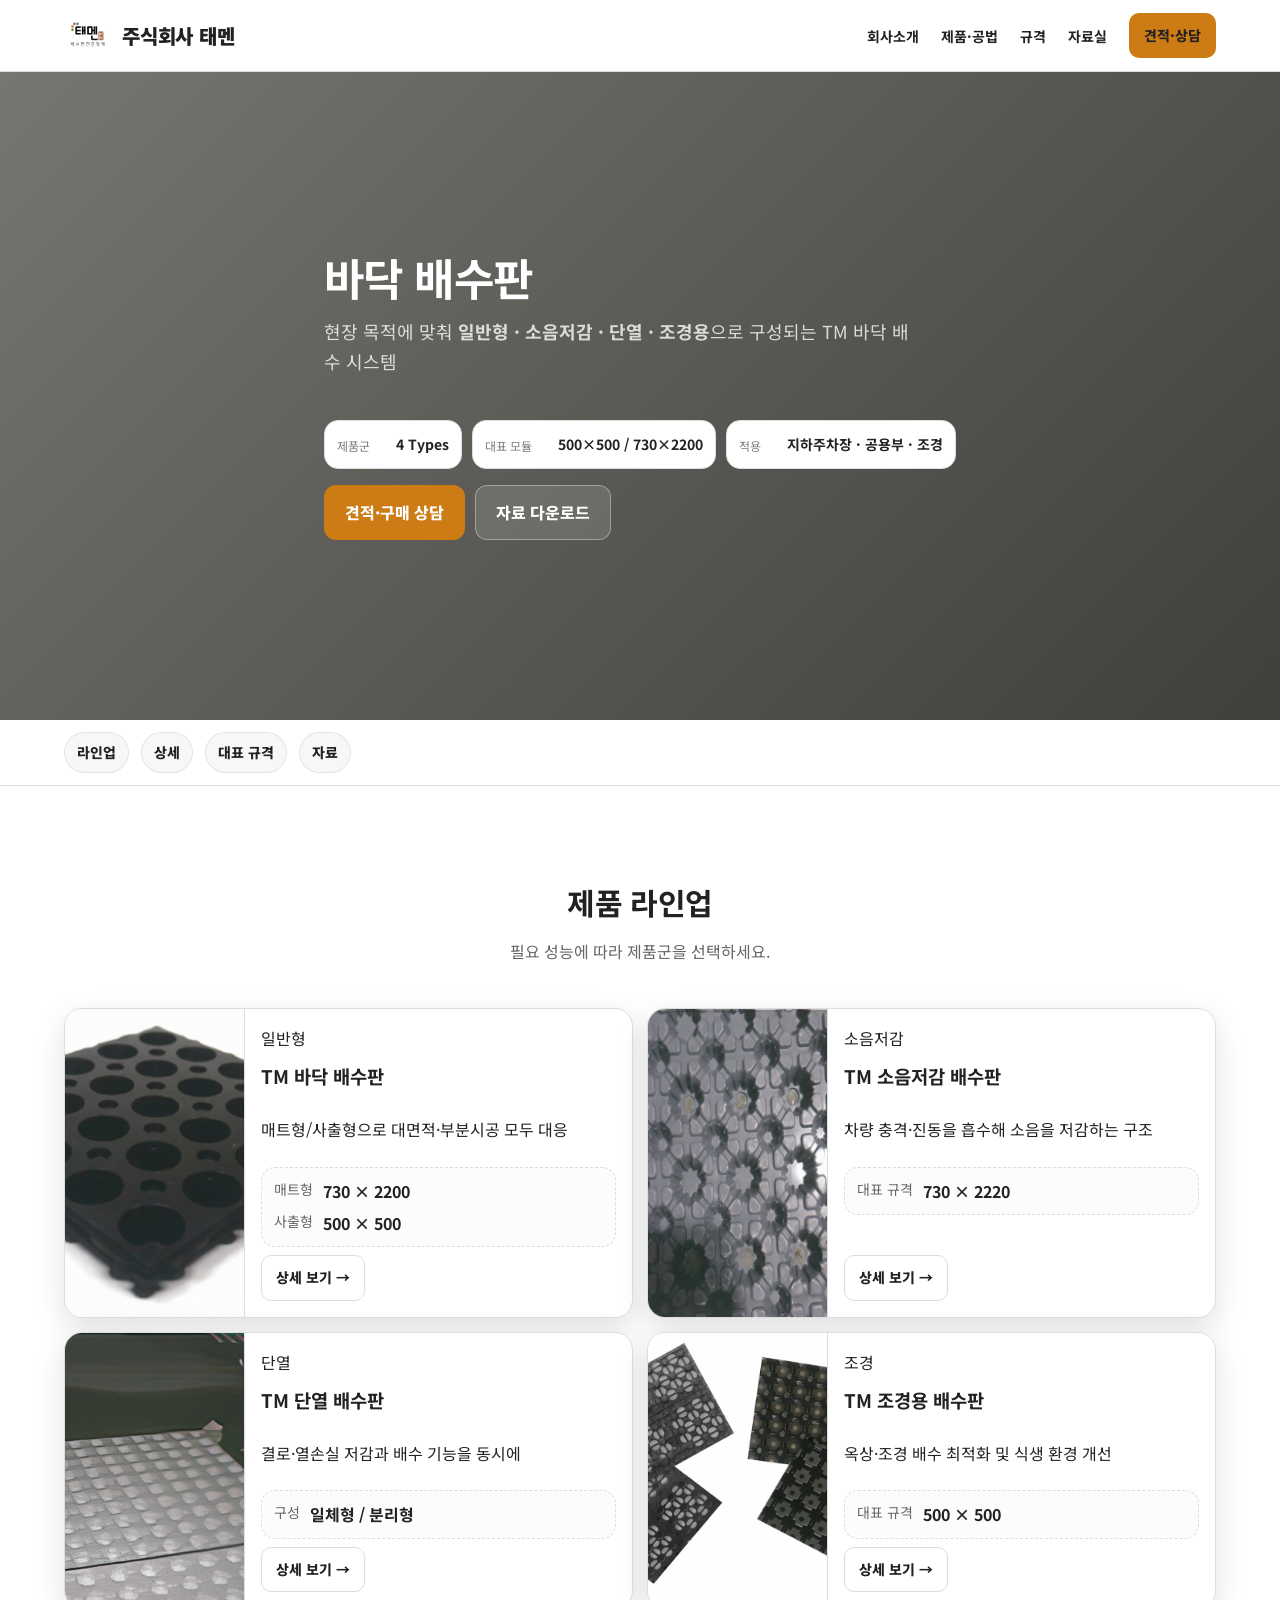
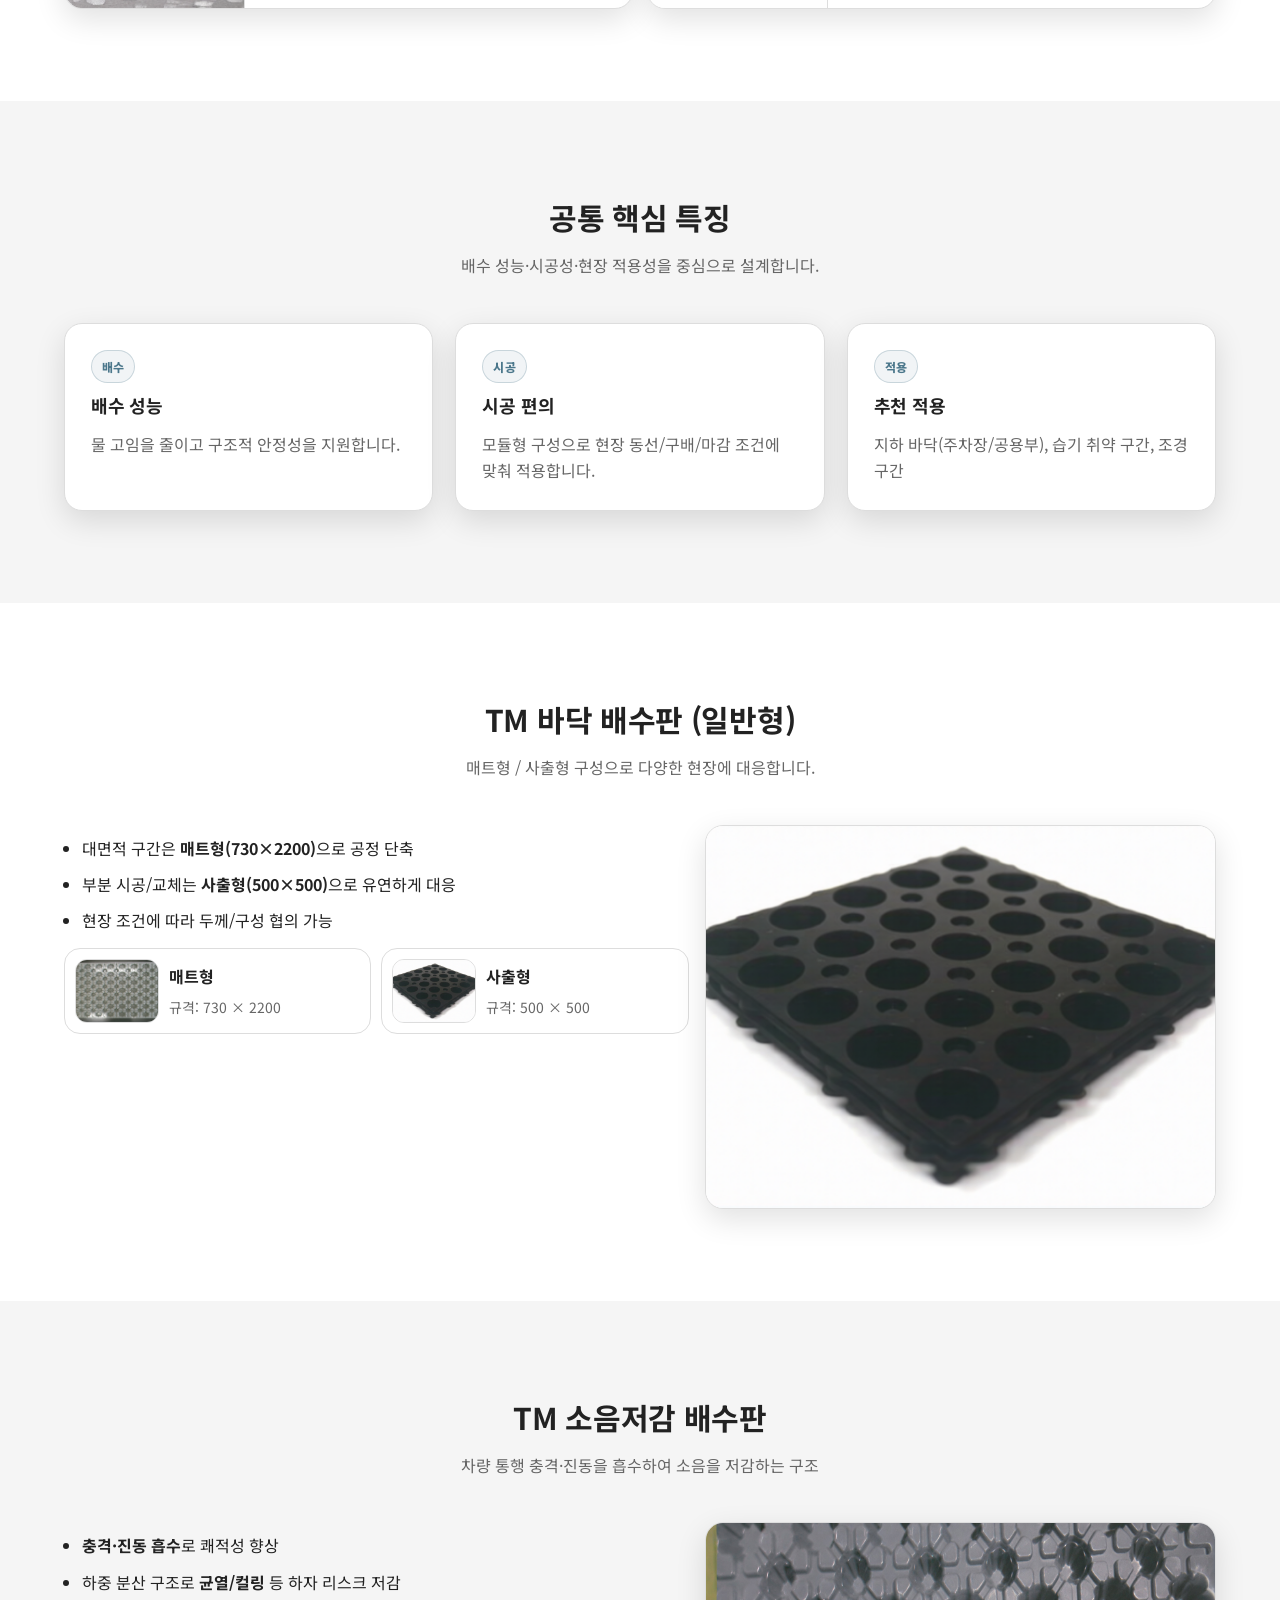
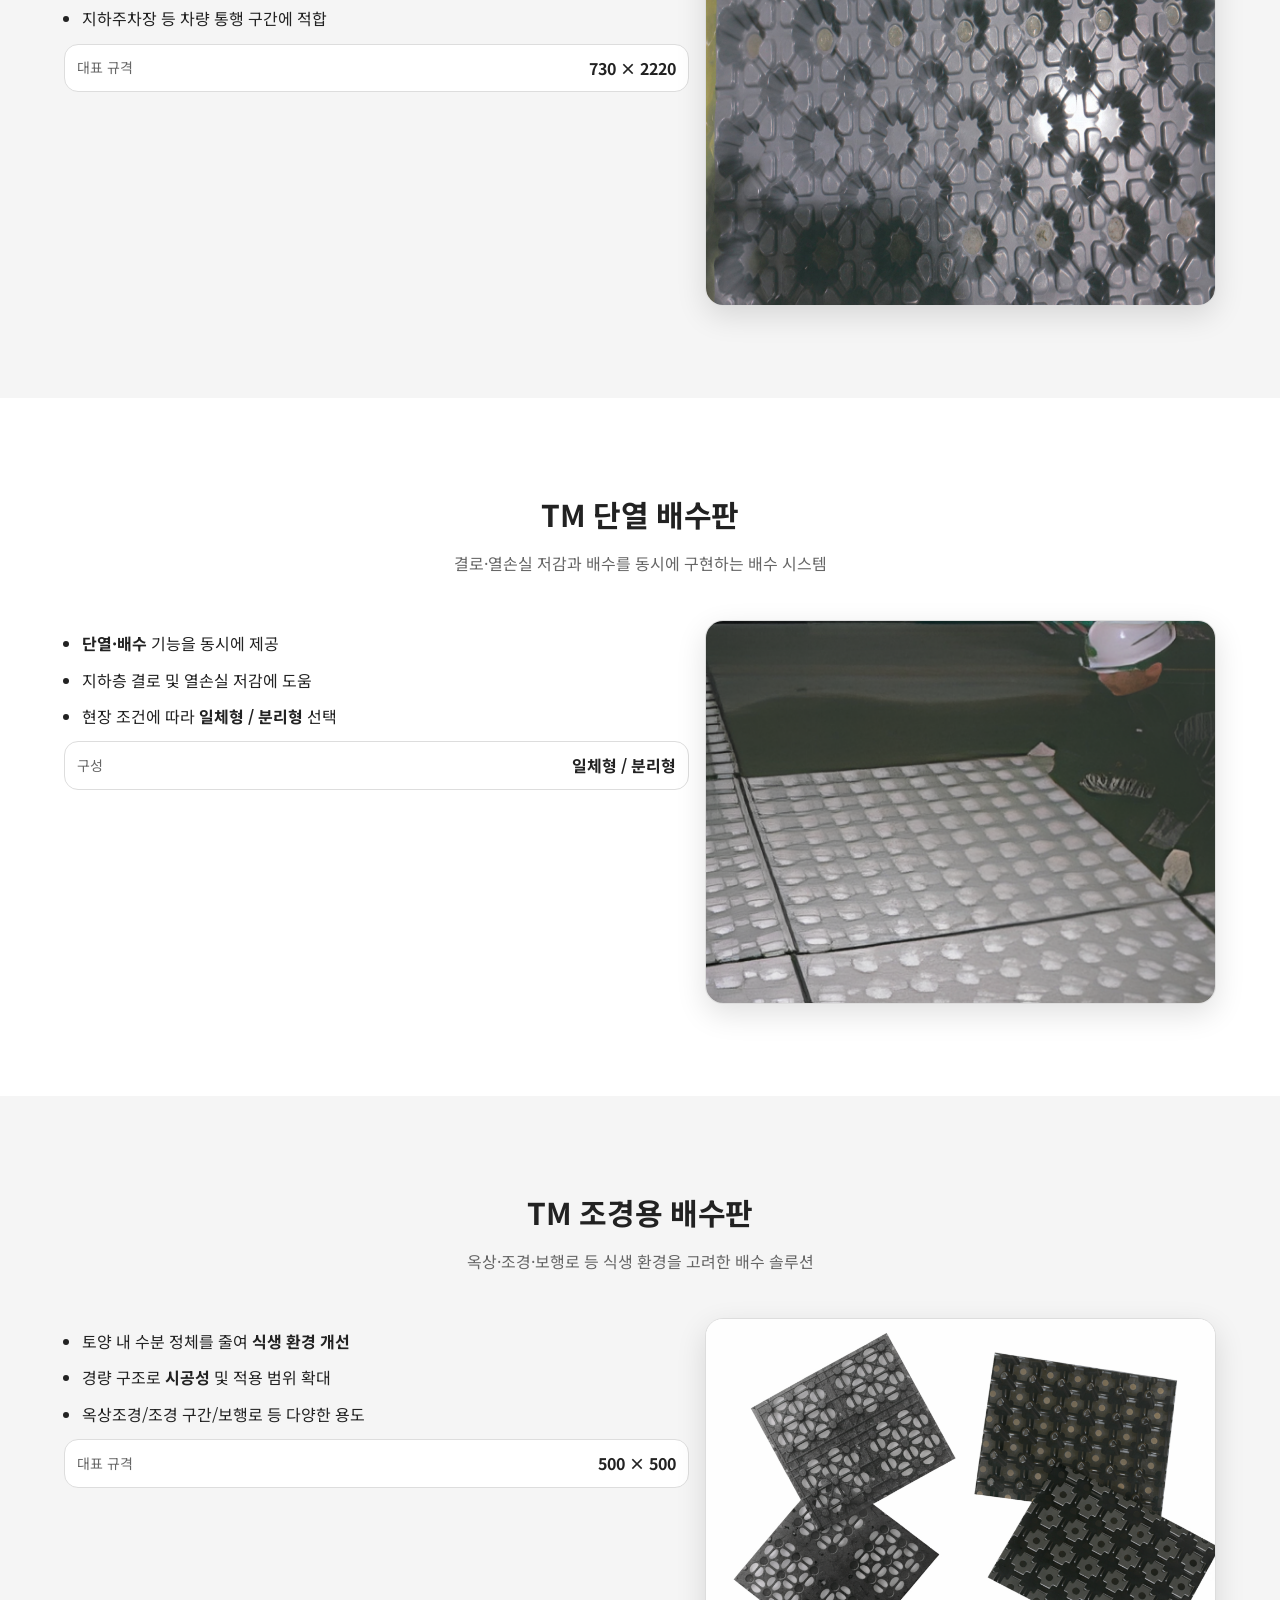
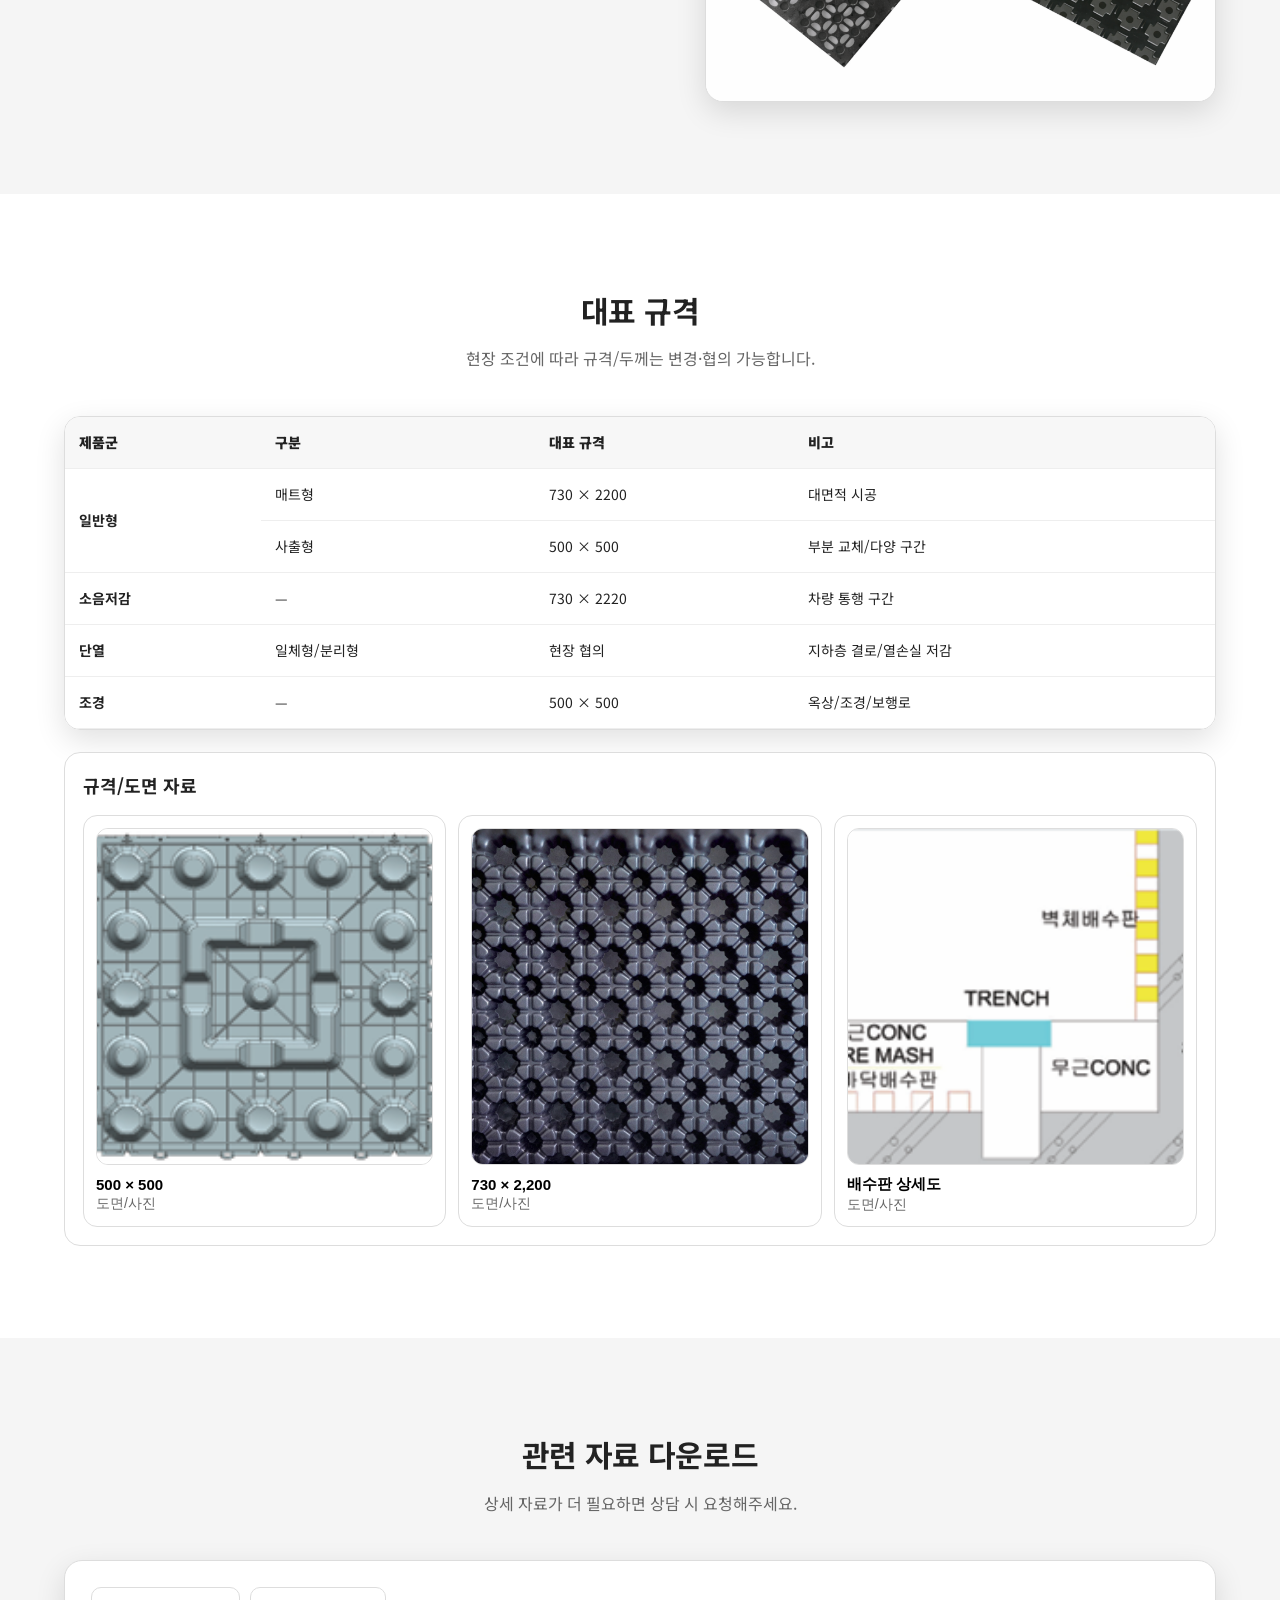
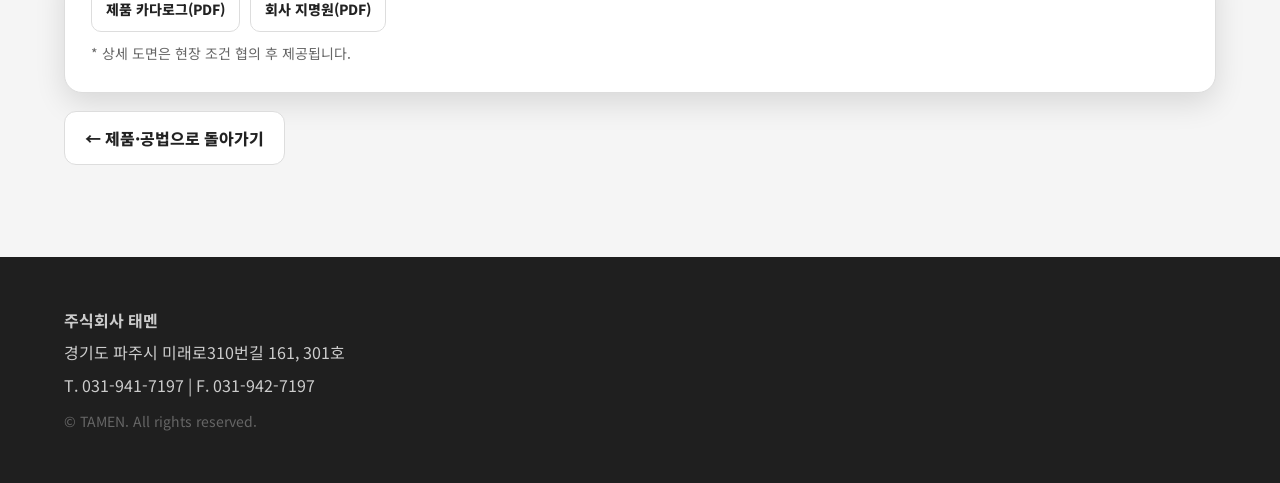
==== commit 3f41b2ea: "자료실 정리: 기업 신용평가서 비공개 처리, 회사 지명원 파일 갱신 - 자료실/회사소개 섹션 및 제품 상세 페이지에서 신용평가서 다운로드 링크 제거 - assets/credit-r" ====
--- a/drainage.html
+++ b/drainage.html
@@ -402,7 +402,6 @@
           <div class="downloadGrid">
             <a class="btn small secondary" href="assets/catalog.pdf" download>제품 카다로그(PDF)</a>
             <a class="btn small secondary" href="assets/company-profile.pdf" download>회사 지명원(PDF)</a>
-            <a class="btn small secondary" href="assets/credit-report.pdf" download>신용평가서(PDF)</a>
           </div>
           <p class="muted" style="margin-top:10px;">* 상세 도면은 현장 조건 협의 후 제공됩니다.</p>
         </div>
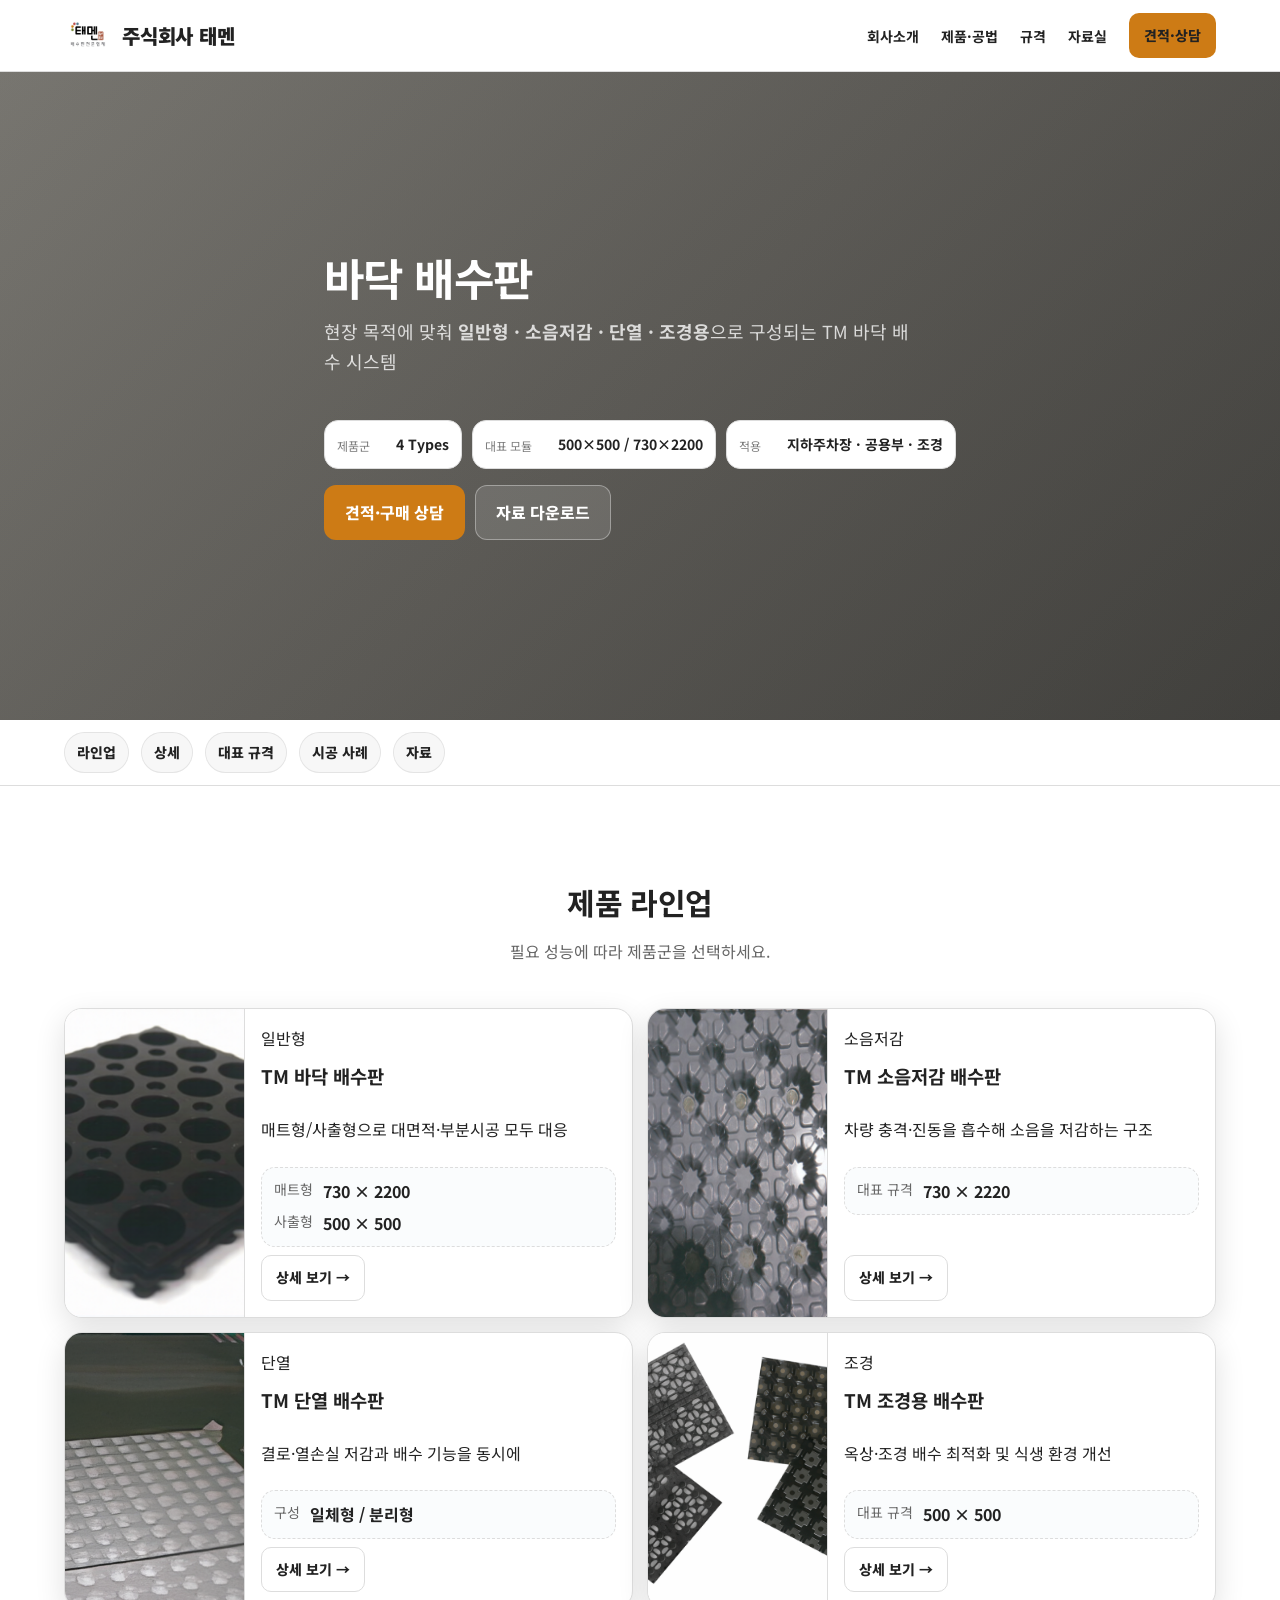
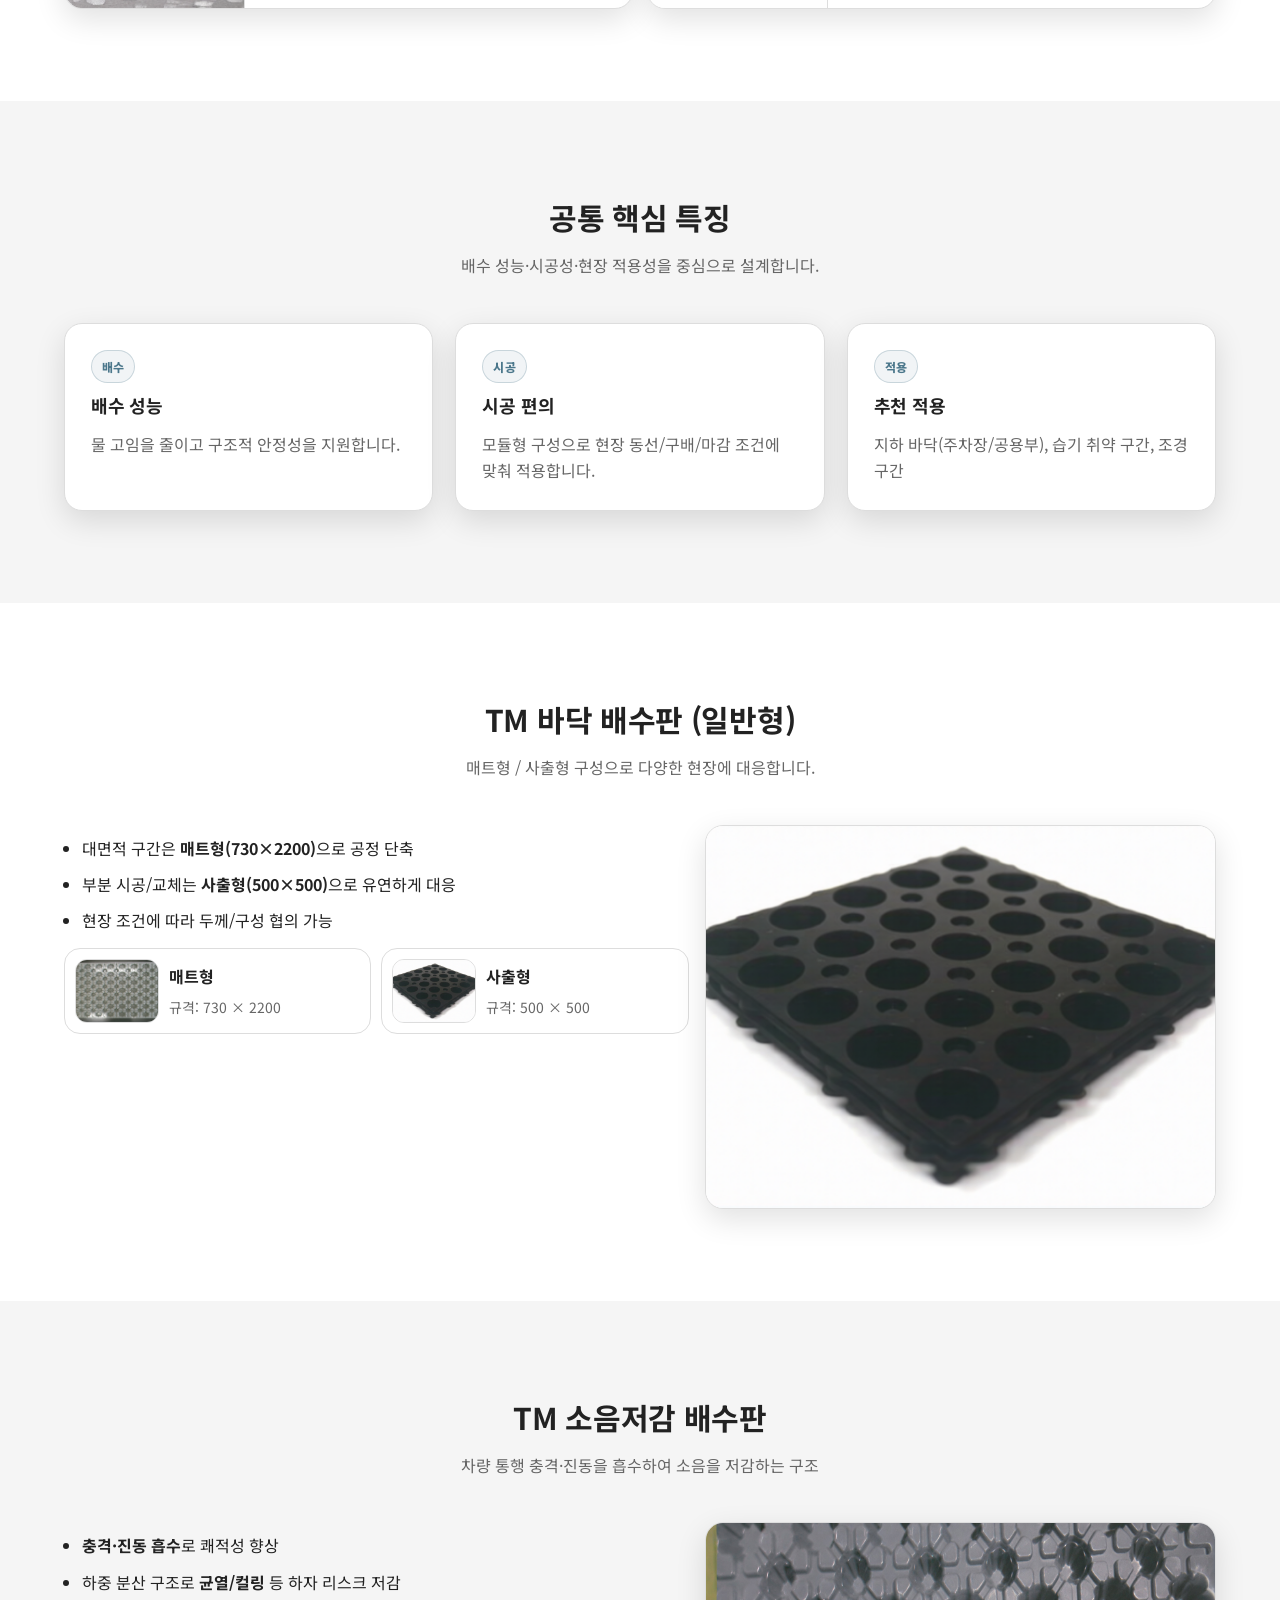
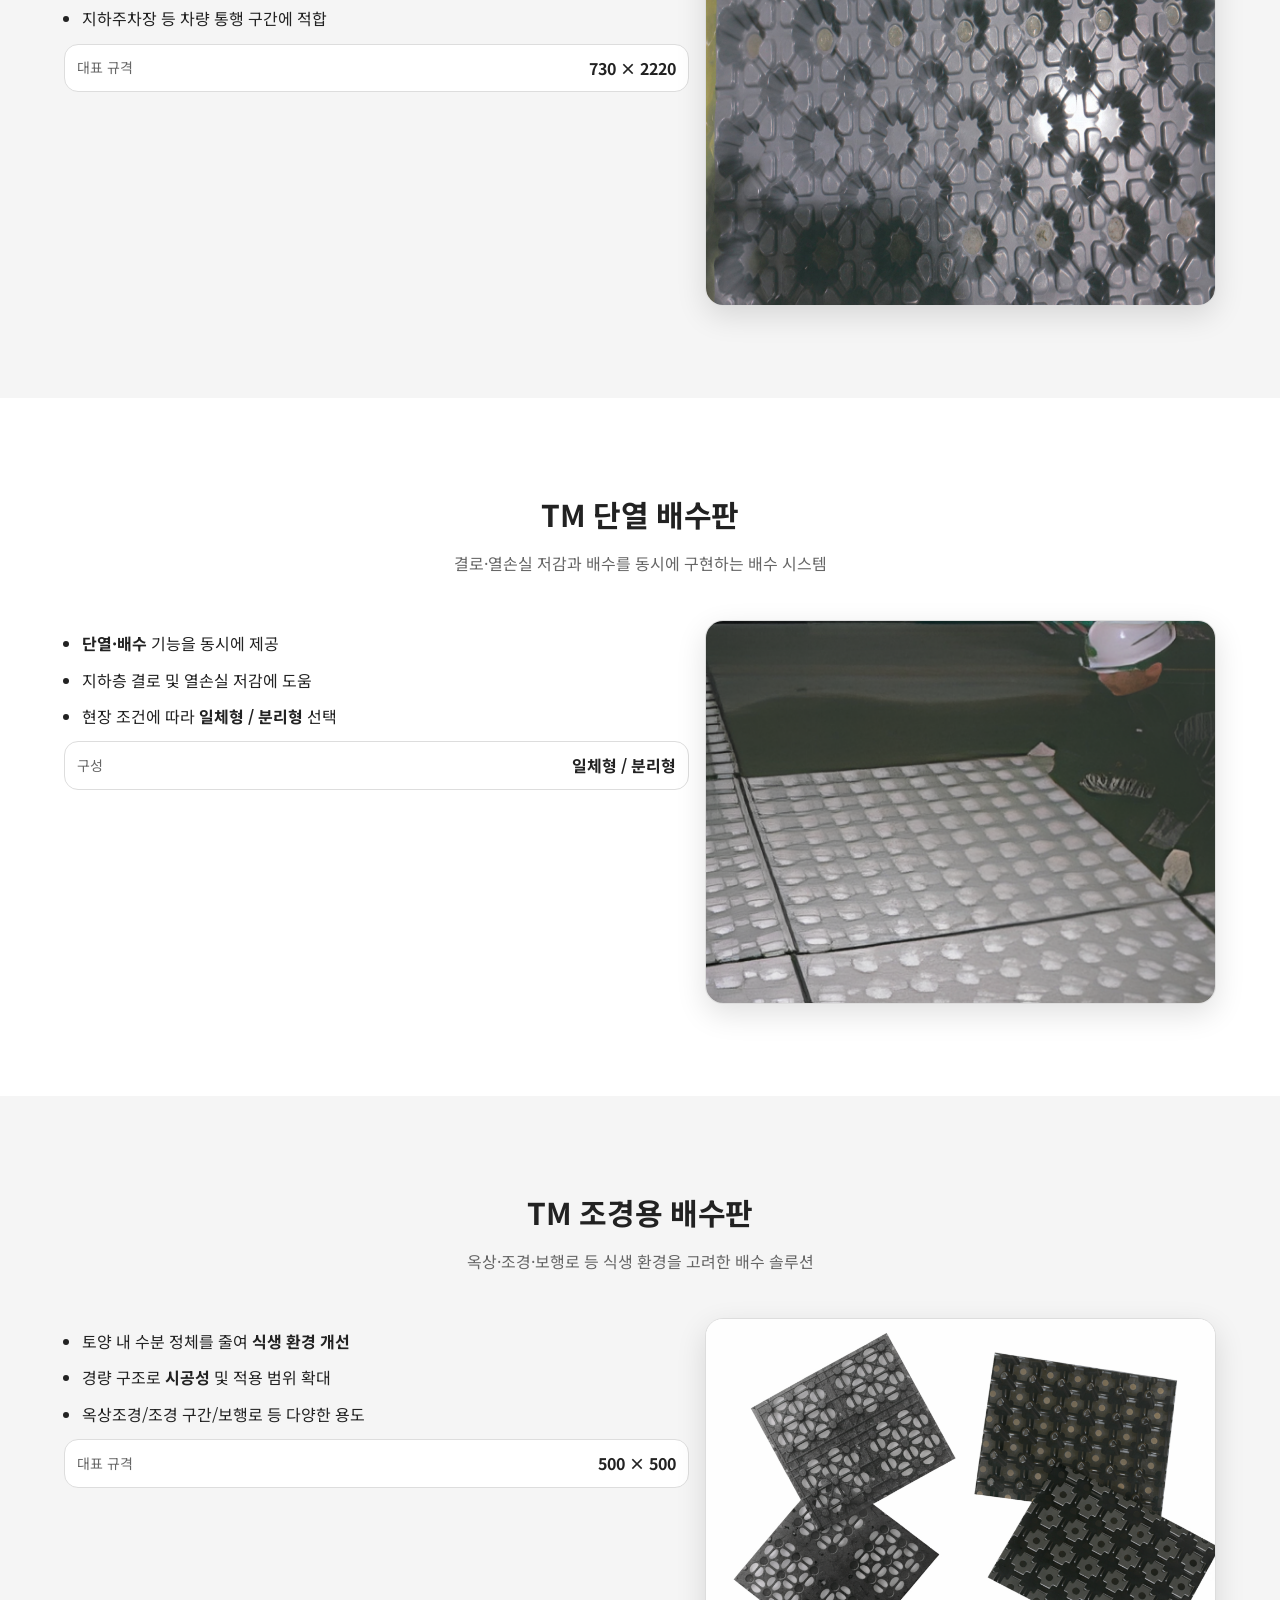
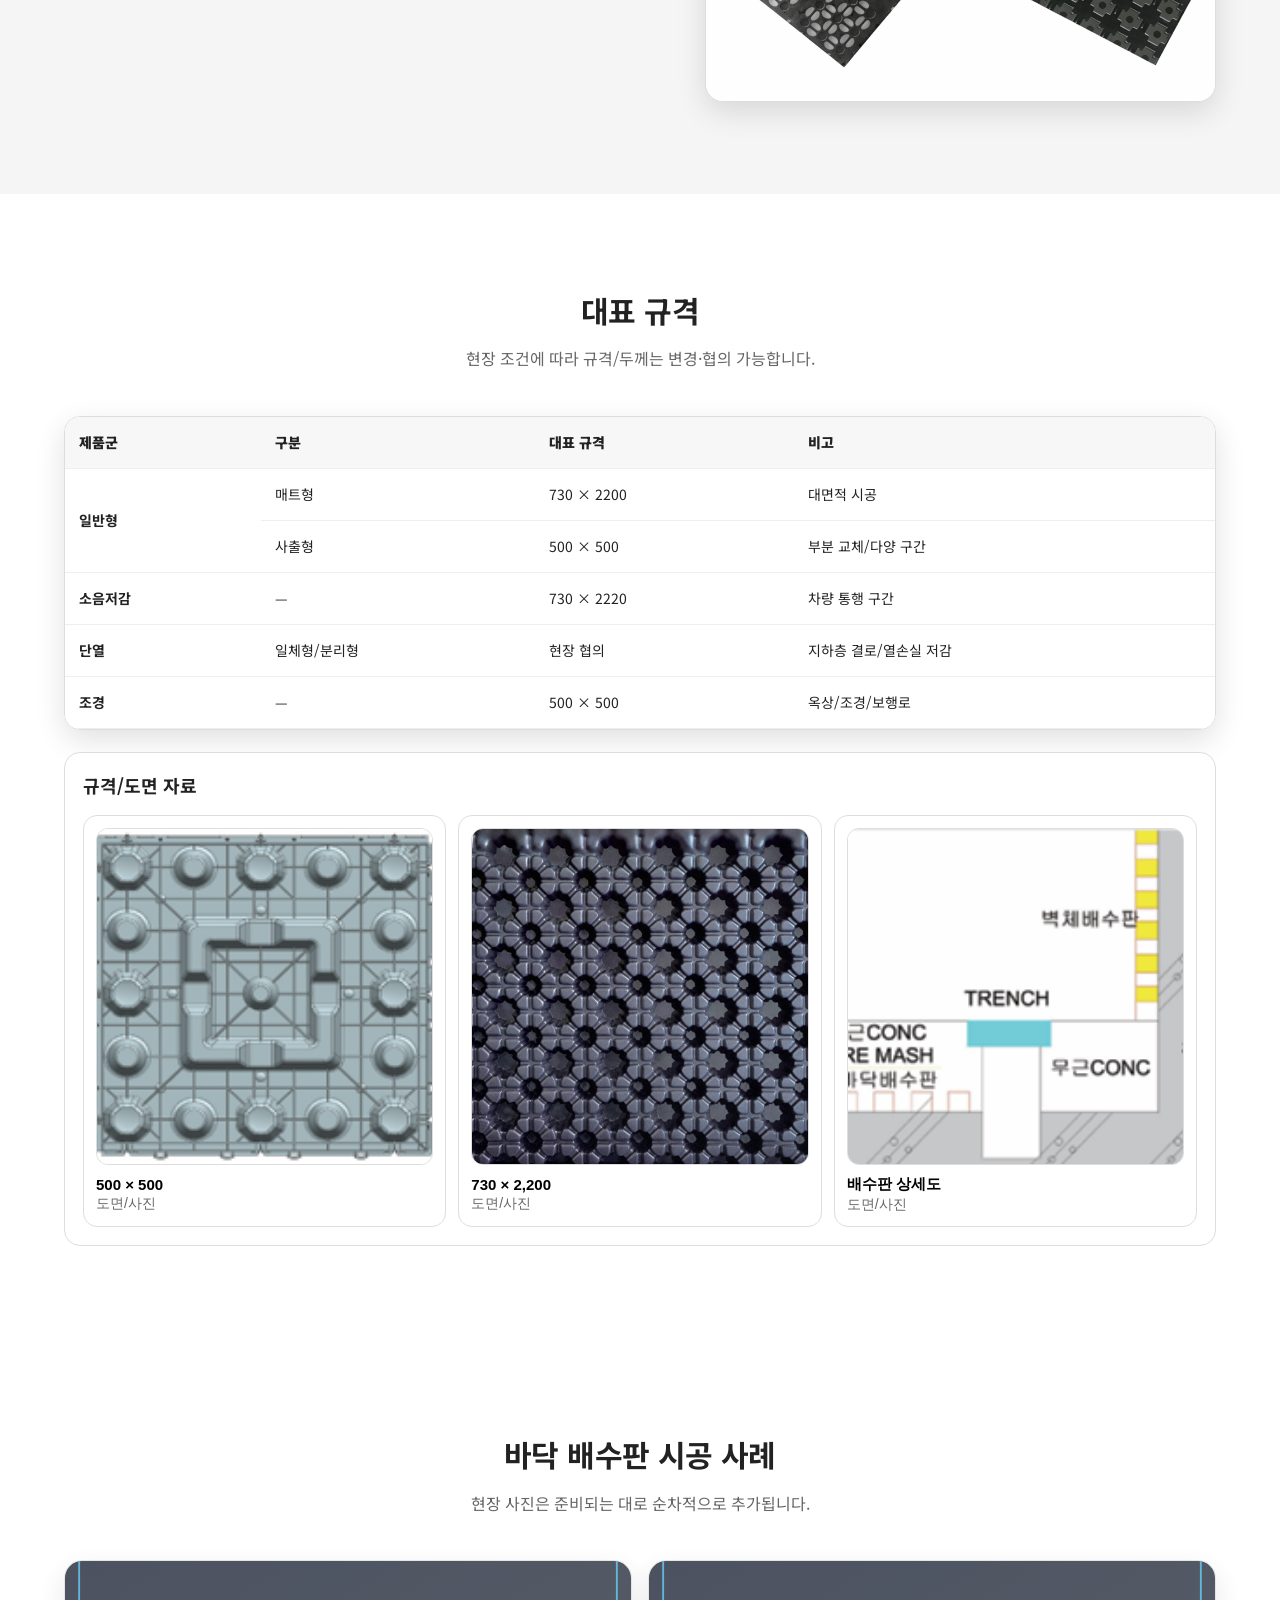
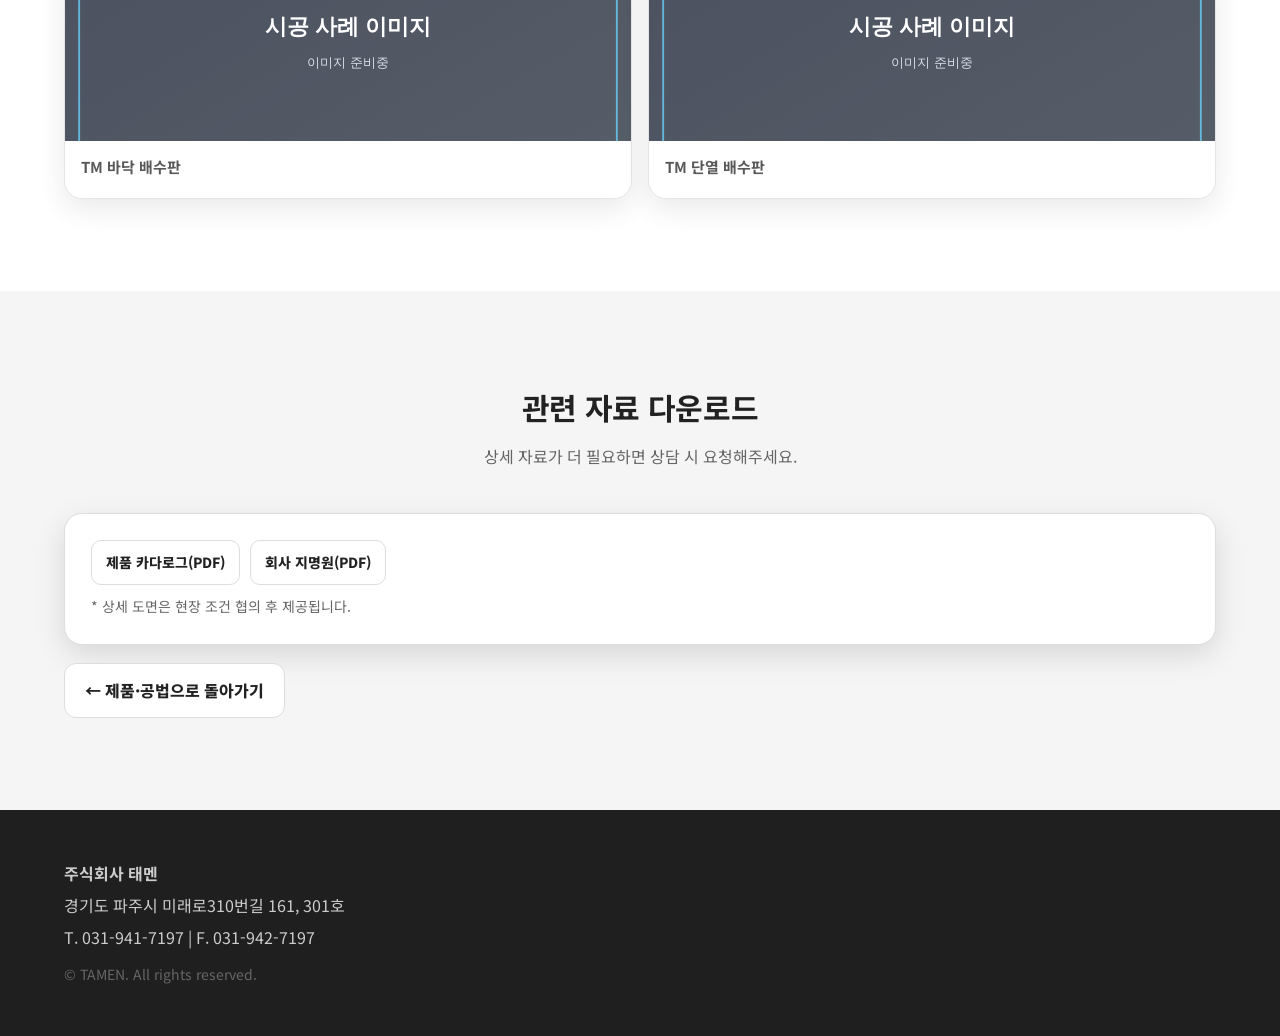
==== commit 5ed0f341: "Add files via upload" ====
--- a/drainage.html
+++ b/drainage.html
@@ -77,6 +77,7 @@
         <a href="#lineup">라인업</a>
         <a href="#standard">상세</a>
         <a href="#spec">대표 규격</a>
+        <a href="#floor-cases">시공 사례</a>
         <a href="#downloads">자료</a>
       </div>
     </nav>
@@ -390,6 +391,27 @@
       </div>
     </section>
 
+    <section id="floor-cases" aria-label="바닥 배수판 시공 사례">
+      <div class="container">
+        <div class="section-title">
+          <h2>바닥 배수판 시공 사례</h2>
+          <p>현장 사진은 준비되는 대로 순차적으로 추가됩니다.</p>
+        </div>
+
+        <div class="galleryGrid">
+          <div class="galleryCard disabled" data-disabled="true" data-title="TM 바닥 배수판">
+            <img alt="TM 바닥 배수판 (이미지 준비 중)" class="galleryImg" src="assets/company-front-placeholder.svg"/>
+            <div class="galleryBody"><b>TM 바닥 배수판</b></div>
+          </div>
+
+          <div class="galleryCard disabled" data-disabled="true" data-title="TM 단열 배수판">
+            <img alt="TM 단열 배수판 (이미지 준비 중)" class="galleryImg" src="assets/company-front-placeholder.svg"/>
+            <div class="galleryBody"><b>TM 단열 배수판</b></div>
+          </div>
+        </div>
+      </div>
+    </section>
+
     <!-- 자료 다운로드: 맨 아래로 정리 -->
     <section id="downloads" aria-label="관련 자료 다운로드" class="bg">
       <div class="container">
@@ -446,4 +468,4 @@
   <script src="main.js"></script>
 </body>
 
-</html>+</html>
--- a/styles.css
+++ b/styles.css
@@ -1437,6 +1437,96 @@
   box-shadow: var(--shadow);
 }
 
+/* ===== CASE LIST (현장별 시공 사례 목록) ===== */
+.caseLibrary {
+  margin-top: 22px;
+  padding: 18px;
+  border: 1px solid var(--line);
+  border-radius: 16px;
+  background: #fff;
+}
+
+.caseList {
+  list-style: none;
+  margin: 14px 0 0;
+  padding: 0;
+  display: grid;
+  gap: 10px;
+}
+
+.caseListItem {
+  display: flex;
+  align-items: center;
+  gap: 14px;
+  padding: 12px;
+  border: 1px solid var(--line);
+  border-radius: 14px;
+  background: #fff;
+  cursor: pointer;
+  transition: transform .08s ease, box-shadow .08s ease;
+}
+
+.caseListItem:hover {
+  transform: translateY(-1px);
+  box-shadow: 0 10px 22px rgba(2, 6, 23, .08);
+}
+
+.caseListThumb {
+  width: 88px;
+  height: 66px;
+  border-radius: 10px;
+  overflow: hidden;
+  border: 1px solid var(--line);
+  background: var(--bg);
+  flex: none;
+}
+
+.caseListThumb img {
+  width: 100%;
+  height: 100%;
+  object-fit: cover;
+  display: block;
+}
+
+.caseListBody {
+  flex: 1;
+  min-width: 0;
+}
+
+.caseListBody b {
+  display: block;
+  font-size: 15px;
+}
+
+.caseListBody span {
+  display: block;
+  margin-top: 3px;
+  color: var(--muted);
+  font-size: 13px;
+}
+
+.caseListArrow {
+  flex: none;
+  color: var(--muted);
+  font-size: 20px;
+}
+
+.caseListItem.disabled {
+  cursor: default;
+  opacity: .7;
+}
+
+.caseListItem.disabled:hover {
+  transform: none;
+  box-shadow: none;
+}
+
+.caseListThumb--placeholder {
+  display: flex;
+  align-items: center;
+  justify-content: center;
+}
+
 /* dots container */
 .dots {
   display: flex;
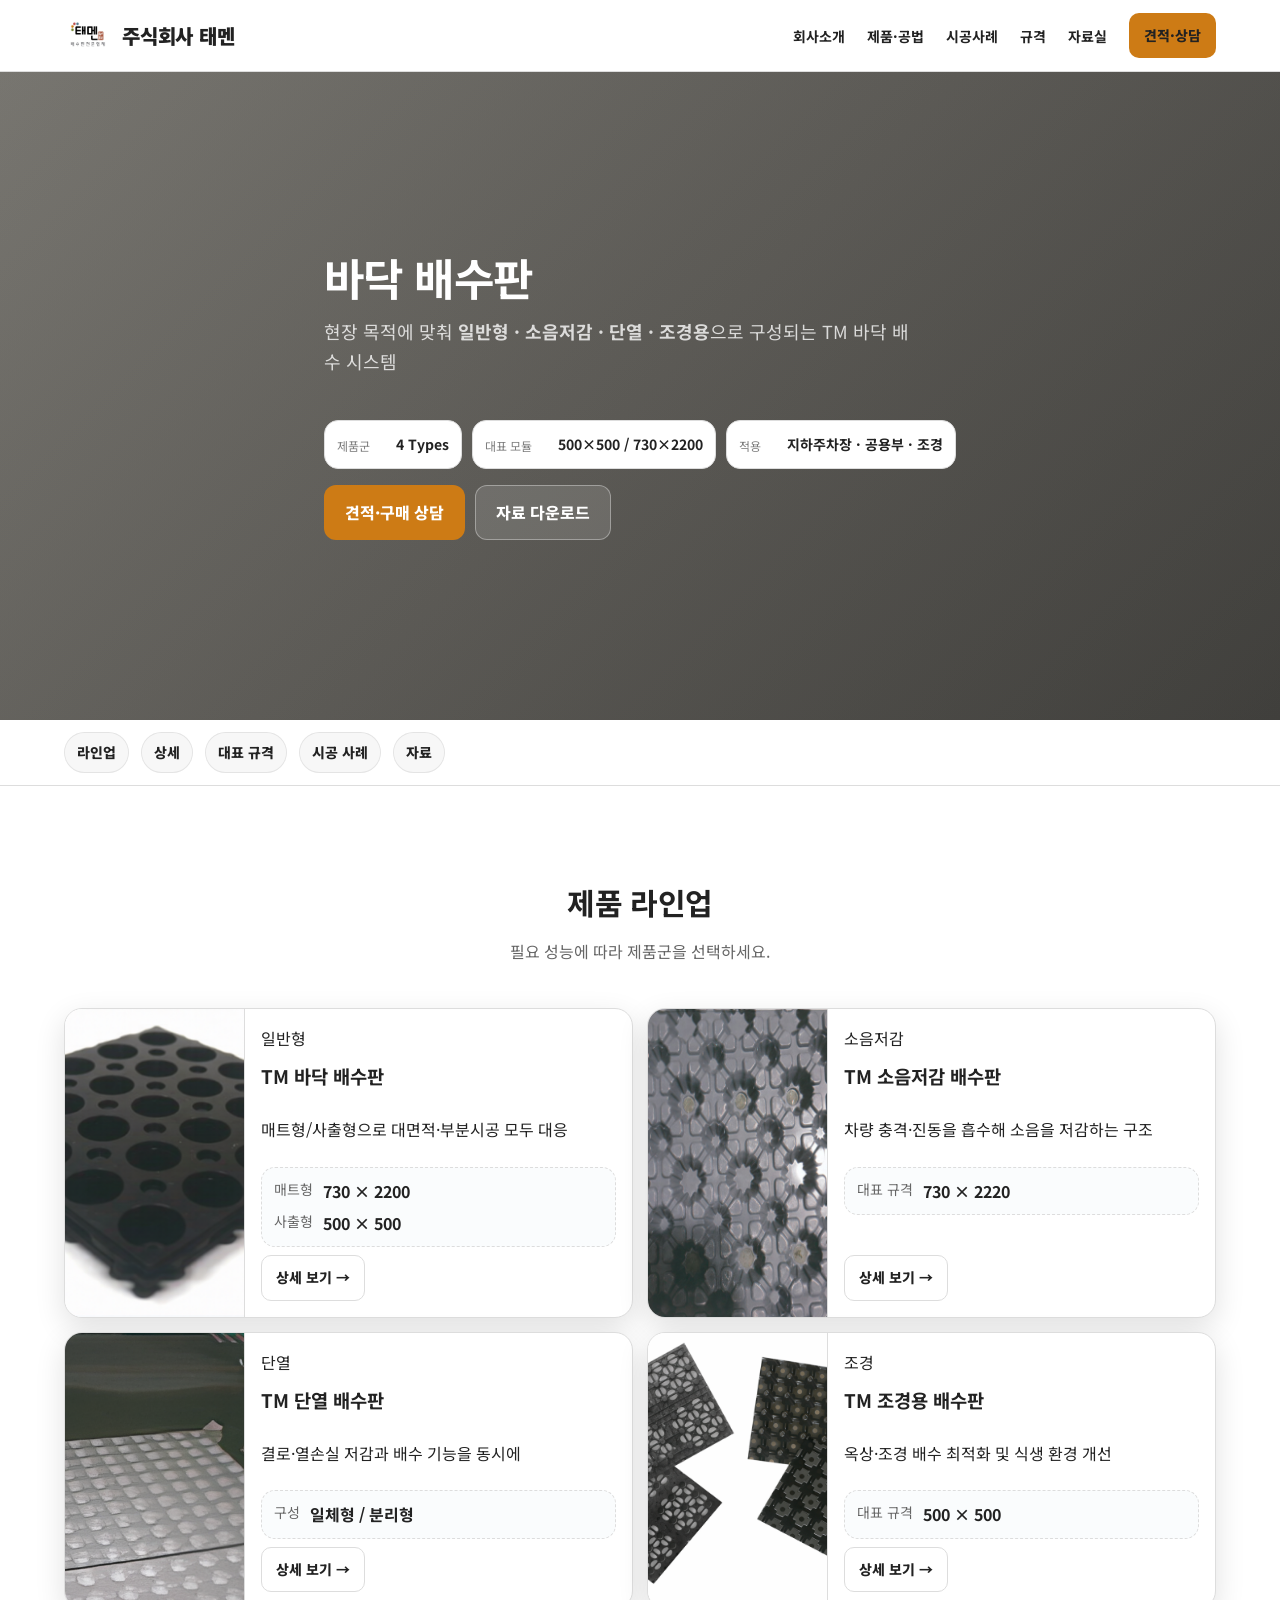
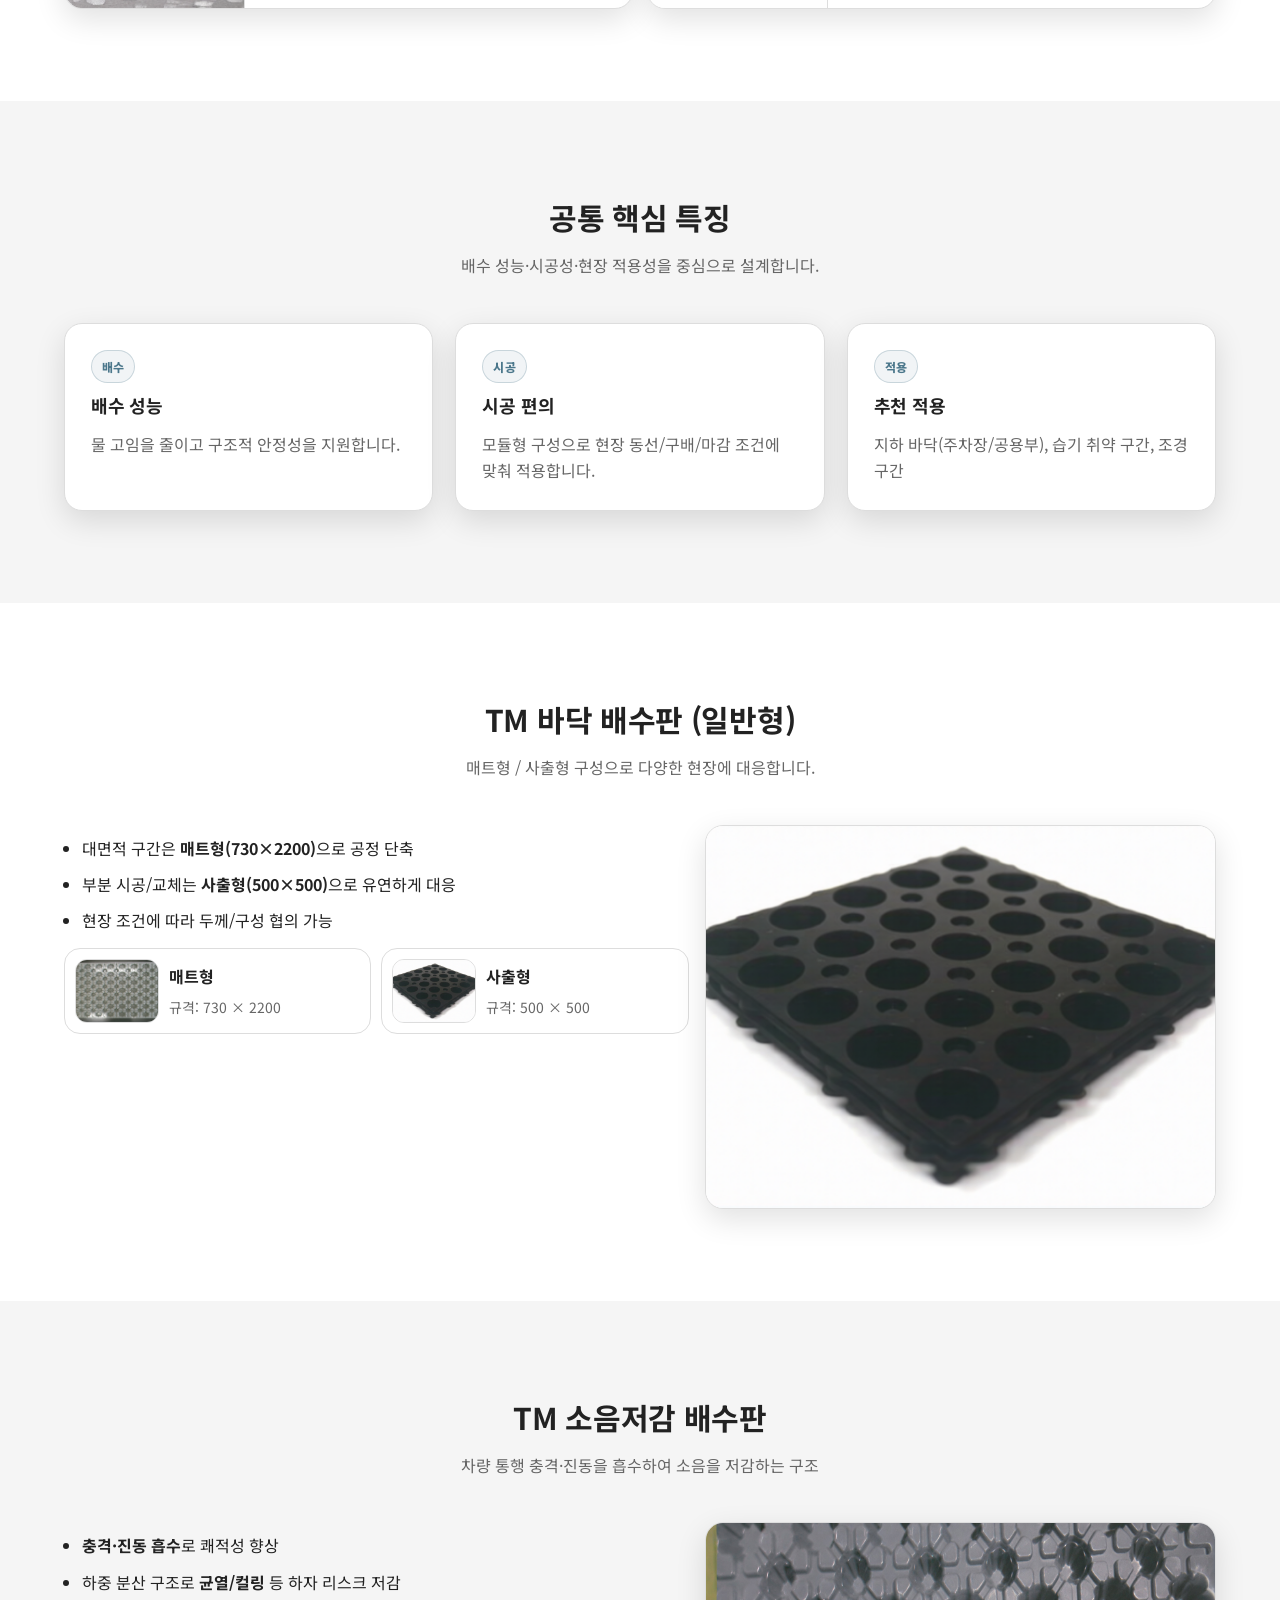
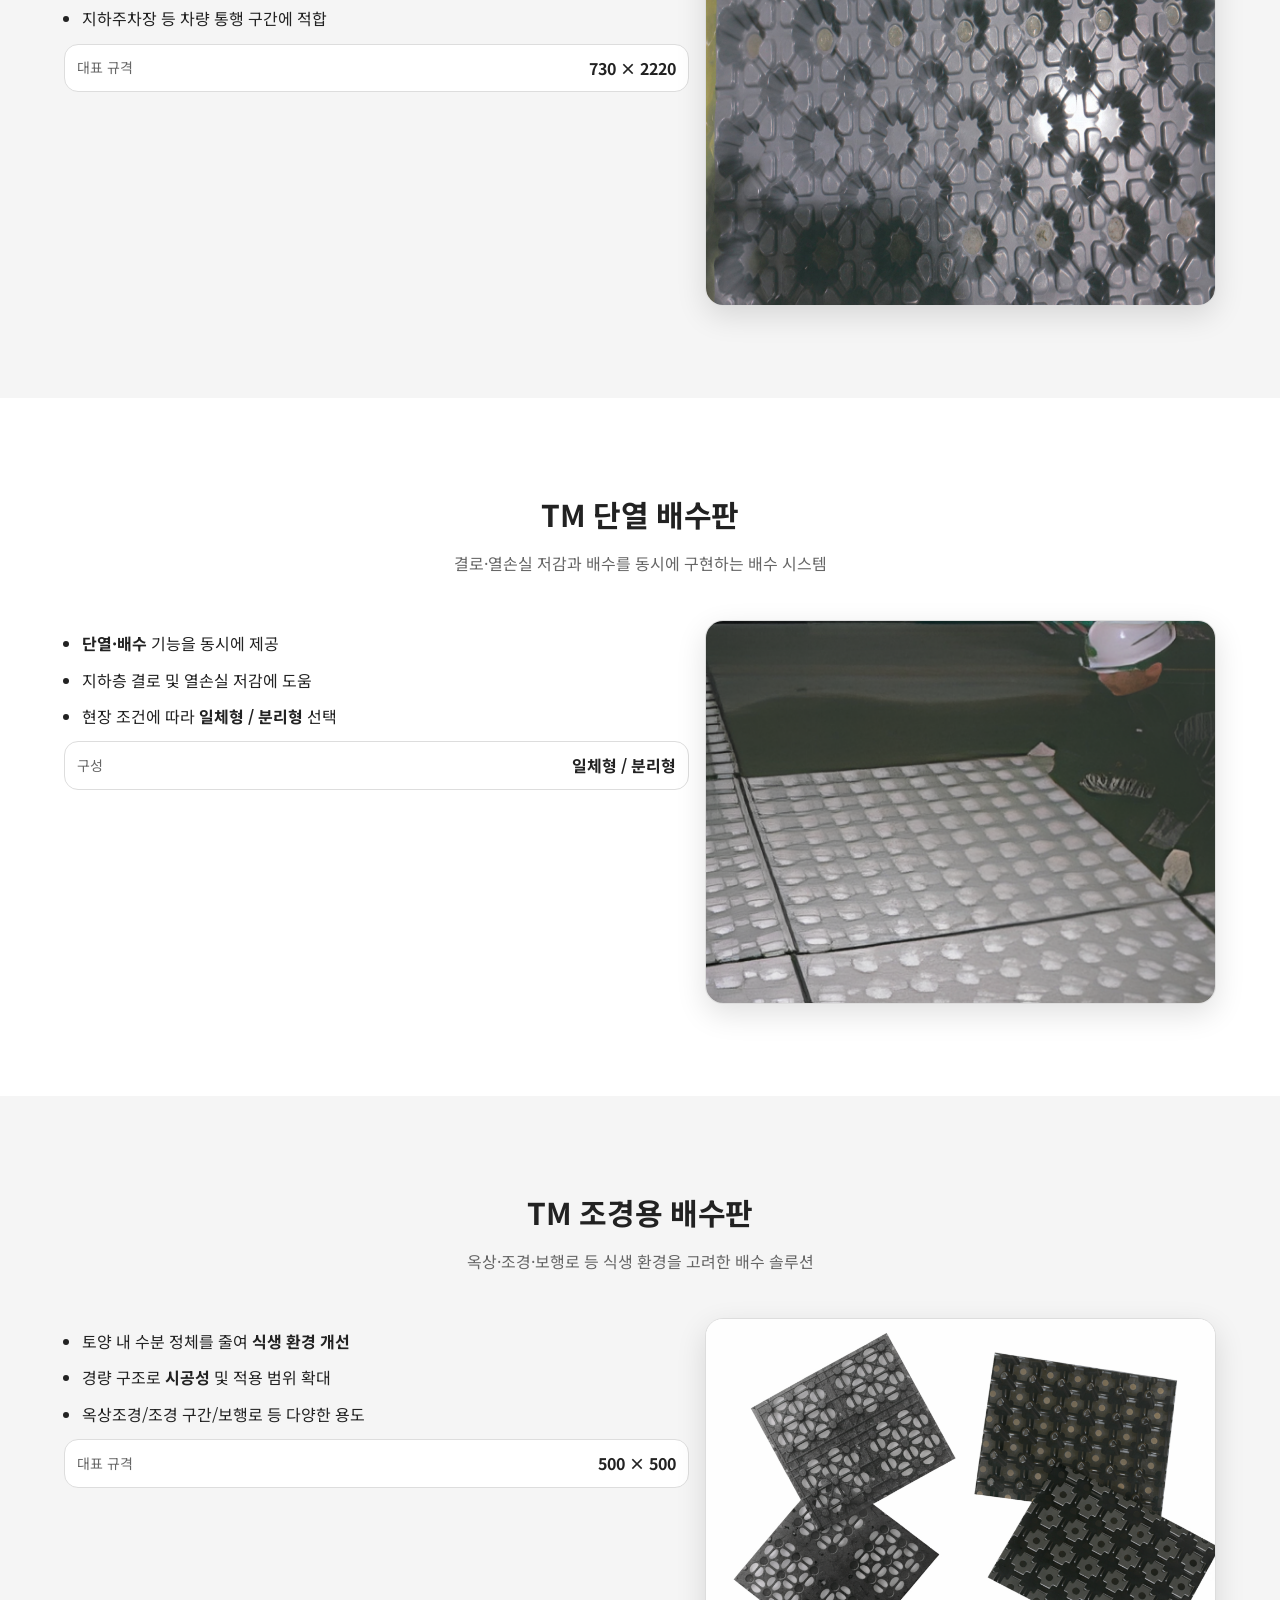
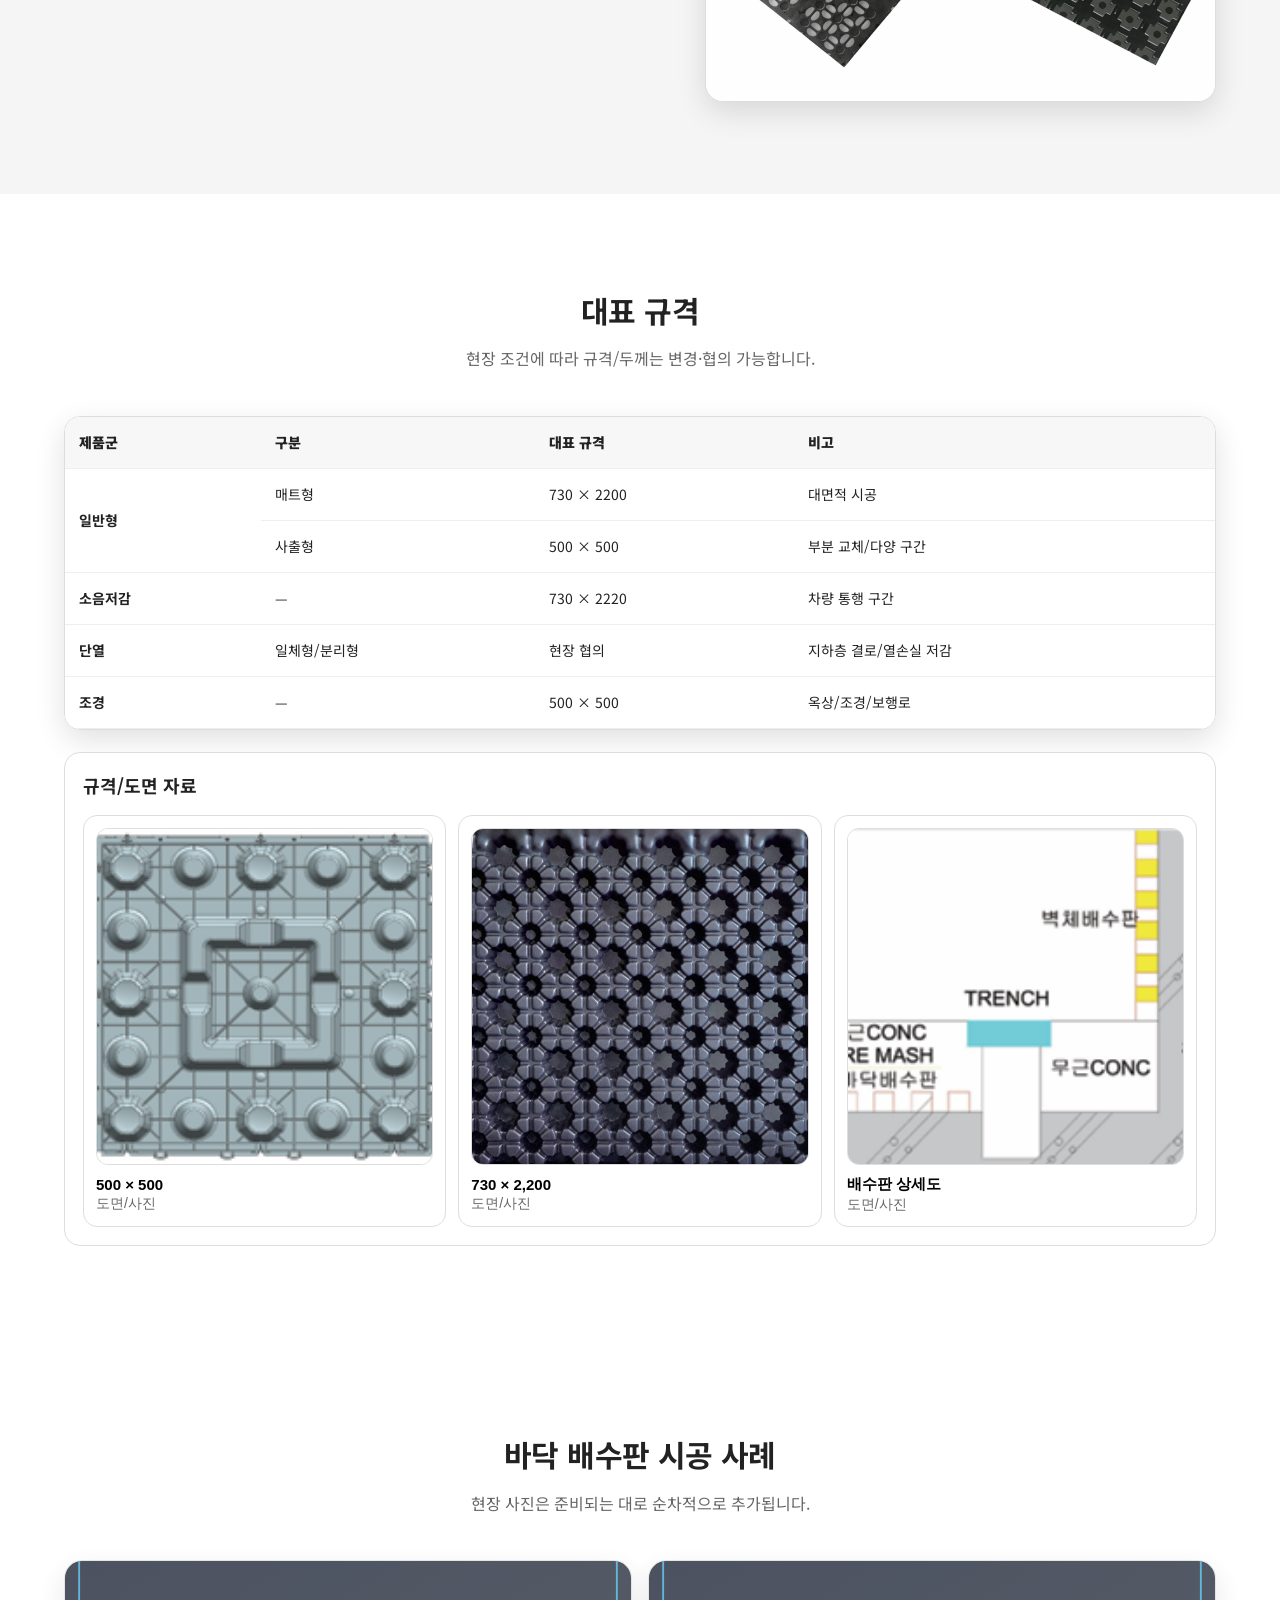
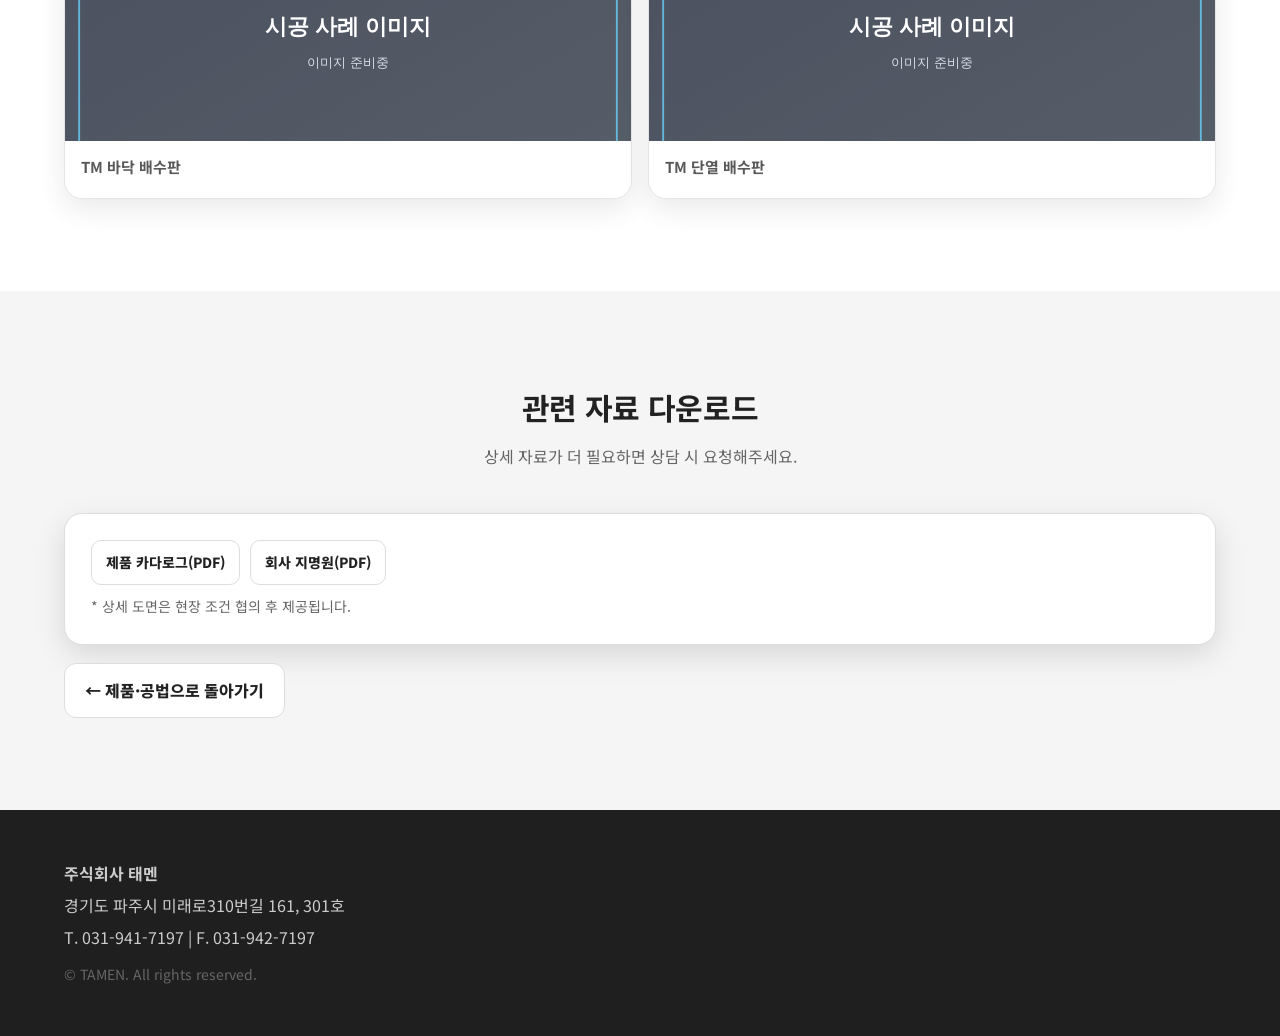
==== commit 0e496df0: "상세 페이지 상단 메뉴 통일" ====
--- a/drainage.html
+++ b/drainage.html
@@ -27,6 +27,7 @@
       <ul aria-label="메인 메뉴">
         <li><a href="index.html#company">회사소개</a></li>
         <li><a href="index.html#solutions">제품·공법</a></li>
+        <li><a href="index.html#projects">시공사례</a></li>
         <li><a href="index.html#spec">규격</a></li>
         <li><a href="index.html#resources">자료실</a></li>
         <li><a class="btn small" href="index.html#consult">견적·상담</a></li>
@@ -37,6 +38,7 @@
   <div class="mobileMenu" id="mobileMenu">
     <a href="index.html#company">회사소개</a>
     <a href="index.html#solutions">제품·공법</a>
+    <a href="index.html#projects">시공사례</a>
     <a href="index.html#spec">규격</a>
     <a href="index.html#resources">자료실</a>
     <a href="index.html#consult">견적·상담</a>
--- a/styles.css
+++ b/styles.css
@@ -281,25 +281,31 @@
   content: "";
   position: absolute;
   inset: 0;
-  background: linear-gradient(90deg,
-    rgba(120, 118, 112, 0.62),
-    rgba(120, 118, 112, 0.38));
+  background: linear-gradient(270deg,
+    rgba(120, 118, 112, 0.40),
+    rgba(120, 118, 112, 0.14));
   pointer-events: none;
 }
 
 .hero-inner {
   position: relative;
   color: #fff;
-  max-width: var(--max);
-  margin: auto;
-  padding: 0 24px;
+  width: fit-content;
+  max-width: calc(100% - 24px);
+  margin: 0 0 0 auto;
+  padding: 0 192px 0 24px;
+  display: flex;
+  flex-direction: column;
+  align-items: flex-start;
 }
 
 .hero h1 {
   margin: 0 0 14px;
-  font-size: 44px;
+  font-size: clamp(24px, 3.4vw, 44px);
+  white-space: nowrap;
   letter-spacing: -.6px;
   line-height: 1.15;
+  text-shadow: 0 2px 10px rgba(0,0,0,.45);
 }
 
 .hero p {
@@ -307,12 +313,13 @@
   max-width: 60ch;
   font-size: 18px;
   opacity: .95;
+  text-shadow: 0 1px 8px rgba(0,0,0,.45);
 }
 
 .hero .ctaRow {
   display: flex;
   gap: 10px;
-  flex-wrap: wrap
+  flex-wrap: wrap;
 }
 
 /* ===== 상세 페이지 타이틀 바 (히어로 이미지 없음, 동일 크기) ===== */
@@ -552,8 +559,8 @@
     min-height: 500px;
   }
 
-  .hero h1 {
-    font-size: 34px;
+  .hero-inner {
+    padding: 0 24px;
   }
 }
 
